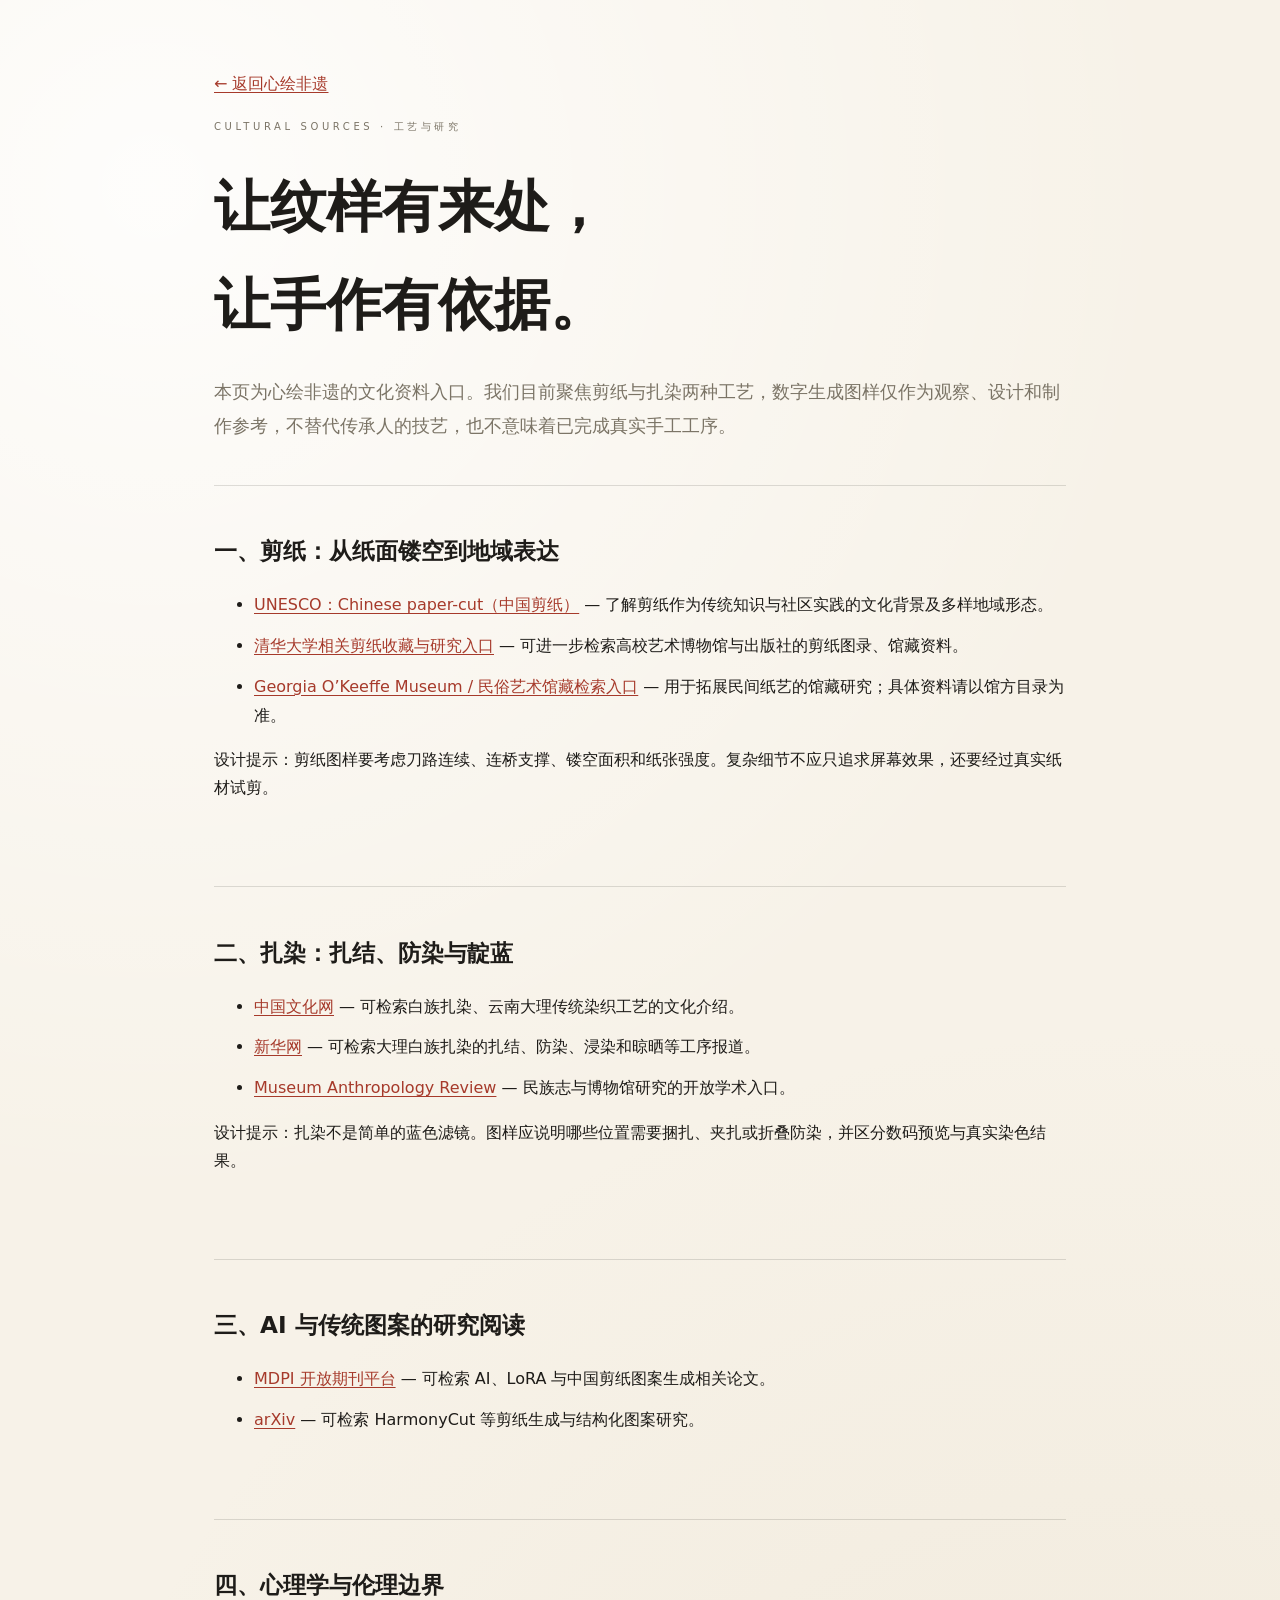
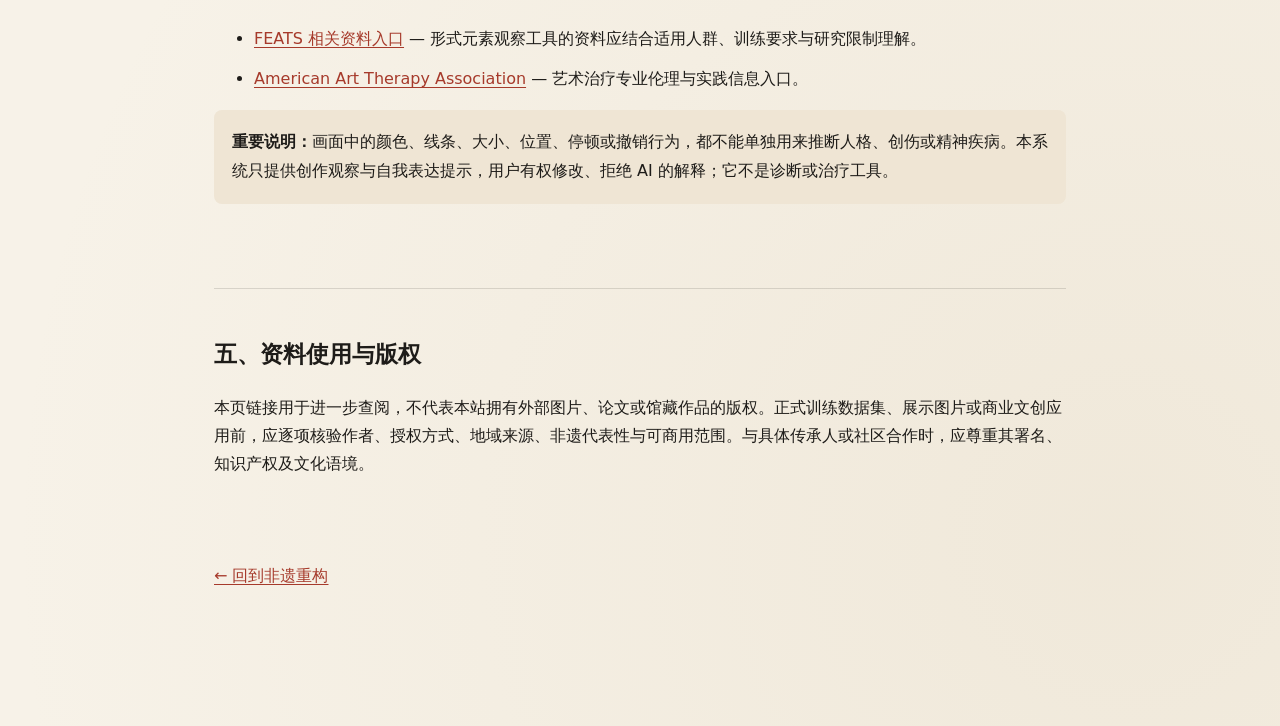
==== culture-library.html @ 444b96b0 "Add cultural craft and research source guide" ====
<!DOCTYPE html>
<html lang="zh-CN"><head><meta charset="utf-8"><meta name="viewport" content="width=device-width,initial-scale=1"><title>文化纹样与工艺溯源 · 心绘非遗</title><link rel="stylesheet" href="assets/css/style.css?v=xhf-20261106"><style>
.library{max-width:900px;margin:0 auto;padding:70px 24px 100px}.library h1{font-size:clamp(2rem,5vw,3.5rem);margin:.4em 0}.library .intro{font-size:1.1rem;line-height:1.9;color:var(--ink-mute)}.library section{margin:42px 0;padding:26px 0;border-top:1px solid var(--line)}.library h2{font-size:1.45rem}.library li{margin:12px 0;line-height:1.8}.library a{color:var(--red,#a63a2b);text-decoration:underline;text-underline-offset:3px}.library .note{padding:18px;background:var(--paper-deep);border-radius:8px;line-height:1.8}.library .back{display:inline-block;margin-bottom:20px}
</style></head><body><main class="library"><a class="back" href="index.html">← 返回心绘非遗</a><p class="kicker">CULTURAL SOURCES · 工艺与研究</p><h1>让纹样有来处，<br>让手作有依据。</h1><p class="intro">本页为心绘非遗的文化资料入口。我们目前聚焦剪纸与扎染两种工艺，数字生成图样仅作为观察、设计和制作参考，不替代传承人的技艺，也不意味着已完成真实手工工序。</p>
<section><h2>一、剪纸：从纸面镂空到地域表达</h2><ul>
<li><a href="https://ich.unesco.org/en/RL/chinese-paper-cut-00219" target="_blank" rel="noopener">UNESCO：Chinese paper-cut（中国剪纸）</a> — 了解剪纸作为传统知识与社区实践的文化背景及多样地域形态。</li>
<li><a href="https://www.tsinghua.edu.cn/" target="_blank" rel="noopener">清华大学相关剪纸收藏与研究入口</a> — 可进一步检索高校艺术博物馆与出版社的剪纸图录、馆藏资料。</li>
<li><a href="https://www.georgiaarts.org/" target="_blank" rel="noopener">Georgia O’Keeffe Museum / 民俗艺术馆藏检索入口</a> — 用于拓展民间纸艺的馆藏研究；具体资料请以馆方目录为准。</li>
</ul><p>设计提示：剪纸图样要考虑刀路连续、连桥支撑、镂空面积和纸张强度。复杂细节不应只追求屏幕效果，还要经过真实纸材试剪。</p></section>
<section><h2>二、扎染：扎结、防染与靛蓝</h2><ul>
<li><a href="https://www.chinaculture.org/" target="_blank" rel="noopener">中国文化网</a> — 可检索白族扎染、云南大理传统染织工艺的文化介绍。</li>
<li><a href="https://www.xinhuanet.com/" target="_blank" rel="noopener">新华网</a> — 可检索大理白族扎染的扎结、防染、浸染和晾晒等工序报道。</li>
<li><a href="https://www.museumanthropology.org/" target="_blank" rel="noopener">Museum Anthropology Review</a> — 民族志与博物馆研究的开放学术入口。</li>
</ul><p>设计提示：扎染不是简单的蓝色滤镜。图样应说明哪些位置需要捆扎、夹扎或折叠防染，并区分数码预览与真实染色结果。</p></section>
<section><h2>三、AI 与传统图案的研究阅读</h2><ul>
<li><a href="https://www.mdpi.com/" target="_blank" rel="noopener">MDPI 开放期刊平台</a> — 可检索 AI、LoRA 与中国剪纸图案生成相关论文。</li>
<li><a href="https://arxiv.org/" target="_blank" rel="noopener">arXiv</a> — 可检索 HarmonyCut 等剪纸生成与结构化图案研究。</li>
</ul></section>
<section><h2>四、心理学与伦理边界</h2><ul>
<li><a href="https://www.feats.org/" target="_blank" rel="noopener">FEATS 相关资料入口</a> — 形式元素观察工具的资料应结合适用人群、训练要求与研究限制理解。</li>
<li><a href="https://www.arttherapy.org/" target="_blank" rel="noopener">American Art Therapy Association</a> — 艺术治疗专业伦理与实践信息入口。</li>
</ul><p class="note"><strong>重要说明：</strong>画面中的颜色、线条、大小、位置、停顿或撤销行为，都不能单独用来推断人格、创伤或精神疾病。本系统只提供创作观察与自我表达提示，用户有权修改、拒绝 AI 的解释；它不是诊断或治疗工具。</p></section>
<section><h2>五、资料使用与版权</h2><p>本页链接用于进一步查阅，不代表本站拥有外部图片、论文或馆藏作品的版权。正式训练数据集、展示图片或商业文创应用前，应逐项核验作者、授权方式、地域来源、非遗代表性与可商用范围。与具体传承人或社区合作时，应尊重其署名、知识产权及文化语境。</p></section>
<p><a class="back" href="index.html#step3">← 回到非遗重构</a></p></main></body></html>
---- assets/css/style.css ----
/* =========================================================
   心绘非遗 · XINHUI FEIYI
   Editorial / rice-paper / ink aesthetic
   ========================================================= */

*,
*::before,
*::after { box-sizing: border-box; }

[hidden] { display: none !important; }

:root {
  --paper: #f7f2e8;
  --paper-light: #fcf9f2;
  --paper-deep: #efe5d4;
  --paper-warm: #f2e8d8;
  --ink: #1e1c19;
  --ink-soft: #49453e;
  --ink-mute: #7b7466;
  --line: rgba(30, 28, 25, 0.14);
  --line-strong: rgba(30, 28, 25, 0.28);
  --red: #a63a2b;
  --red-deep: #85271d;
  --red-soft: #c46753;
  --indigo: #2b4a6b;
  --indigo-deep: #1d3550;
  --jade: #607a63;
  --gold: #a98a55;
  --serif: "Songti SC", "STSong", "Noto Serif SC", "Source Han Serif SC", "SimSun", serif;
  --sans: "PingFang SC", "HarmonyOS Sans SC", "Hiragino Sans GB", "Microsoft YaHei", system-ui, -apple-system, sans-serif;
  --ease: cubic-bezier(0.22, 0.61, 0.36, 1);
  --shadow: 0 24px 70px -30px rgba(40, 32, 22, 0.42);
  --maxw: 1240px;
}

html { scroll-behavior: smooth; }

body {
  margin: 0;
  font-family: var(--sans);
  color: var(--ink);
  background-color: var(--paper);
  background-image:
    radial-gradient(circle at 12% 8%, rgba(255, 255, 255, 0.85), transparent 42%),
    radial-gradient(circle at 88% 92%, rgba(214, 198, 167, 0.22), transparent 46%);
  line-height: 1.75;
  -webkit-font-smoothing: antialiased;
  text-rendering: optimizeLegibility;
  overflow-x: hidden;
}

body.no-scroll { overflow: hidden; }

::selection { background: rgba(166, 58, 43, 0.18); color: var(--red-deep); }

button { font-family: inherit; }
a { color: inherit; }

.grain {
  position: fixed;
  inset: 0;
  z-index: 999;
  pointer-events: none;
  opacity: 0.05;
  mix-blend-mode: multiply;
  background-image: url("data:image/svg+xml,%3Csvg xmlns='http://www.w3.org/2000/svg' width='260' height='260'%3E%3Cfilter id='n'%3E%3CfeTurbulence type='fractalNoise' baseFrequency='0.82' numOctaves='4' stitchTiles='stitch'/%3E%3CfeColorMatrix type='saturate' values='0'/%3E%3C/filter%3E%3Crect width='260' height='260' filter='url(%23n)'/%3E%3C/svg%3E");
}

.wrap {
  width: 100%;
  max-width: var(--maxw);
  margin: 0 auto;
  padding: 0 40px;
}

/* =========================================================
   HEADER
   ========================================================= */

.site-header {
  position: fixed;
  top: 0;
  left: 0;
  right: 0;
  z-index: 120;
  background: rgba(247, 242, 232, 0.84);
  backdrop-filter: blur(16px) saturate(1.1);
  -webkit-backdrop-filter: blur(16px) saturate(1.1);
  border-bottom: 1px solid transparent;
  transition: border-color 0.4s var(--ease), background 0.4s var(--ease);
}
.site-header.scrolled { border-bottom-color: var(--line); }

.header-inner {
  display: flex;
  align-items: center;
  justify-content: space-between;
  height: 76px;
  gap: 24px;
}

.brand {
  display: flex;
  align-items: center;
  gap: 13px;
  text-decoration: none;
  flex-shrink: 0;
}

.seal {
  display: inline-grid;
  place-items: center;
  width: 42px;
  height: 42px;
  background: var(--red);
  color: var(--paper-light);
  font-family: var(--serif);
  font-size: 15px;
  letter-spacing: 0.04em;
  line-height: 1.05;
  text-align: center;
  border-radius: 3px;
  box-shadow: inset 0 0 0 1px rgba(255, 255, 255, 0.28);
  transform: rotate(-2deg);
  writing-mode: horizontal-tb;
  word-break: break-all;
  padding: 3px;
}
.seal.small { width: 34px; height: 34px; font-size: 12px; }

.brand-text { display: flex; flex-direction: column; line-height: 1.2; }
.brand-text strong {
  font-family: var(--serif);
  font-size: 20px;
  letter-spacing: 0.16em;
  font-weight: 600;
}
.brand-text em {
  font-style: normal;
  font-size: 8.5px;
  letter-spacing: 0.3em;
  color: var(--ink-mute);
  margin-top: 4px;
}

.site-nav { display: flex; align-items: center; gap: 34px; }
.site-nav a {
  position: relative;
  font-size: 13px;
  letter-spacing: 0.12em;
  text-decoration: none;
  color: var(--ink-soft);
  padding: 6px 0;
  transition: color 0.25s;
}
.site-nav a::after {
  content: "";
  position: absolute;
  left: 0;
  bottom: 0;
  width: 0;
  height: 1px;
  background: var(--red);
  transition: width 0.35s var(--ease);
}
.site-nav a:hover { color: var(--red); }
.site-nav a:hover::after { width: 100%; }

.header-actions { display: flex; align-items: center; gap: 14px; }

.icon-btn {
  display: inline-grid;
  place-items: center;
  width: 38px;
  height: 38px;
  border: 1px solid var(--line);
  border-radius: 50%;
  background: transparent;
  color: var(--ink-soft);
  cursor: pointer;
  transition: all 0.25s var(--ease);
}
.icon-btn:hover { border-color: var(--red); color: var(--red); transform: rotate(18deg); }
.icon-btn.light { border-color: rgba(255,255,255,.4); color: #f4eee2; }

.scroll-progress {
  position: absolute;
  left: 0;
  right: 0;
  bottom: -1px;
  height: 1px;
  background: transparent;
}
.scroll-progress i {
  display: block;
  height: 100%;
  width: 0%;
  background: linear-gradient(90deg, var(--red), var(--gold));
  transition: width 0.12s linear;
}

/* =========================================================
   BUTTONS
   ========================================================= */

.btn {
  position: relative;
  display: inline-flex;
  align-items: center;
  justify-content: center;
  gap: 12px;
  padding: 15px 28px;
  border: 1px solid transparent;
  border-radius: 2px;
  background: transparent;
  color: var(--ink);
  font-size: 14px;
  letter-spacing: 0.1em;
  text-decoration: none;
  cursor: pointer;
  overflow: hidden;
  transition: all 0.35s var(--ease);
}
.btn i { font-style: normal; transition: transform 0.35s var(--ease); }
.btn:hover i { transform: translateX(4px); }

.btn-primary {
  background: var(--ink);
  color: var(--paper-light);
  box-shadow: 0 14px 30px -18px rgba(30, 28, 25, 0.9);
}
.btn-primary::before {
  content: "";
  position: absolute;
  inset: 0;
  background: var(--red-deep);
  transform: translateY(101%);
  transition: transform 0.42s var(--ease);
}
.btn-primary > * { position: relative; z-index: 1; }
.btn-primary:hover::before { transform: translateY(0); }
.btn-primary:hover { border-color: var(--red-deep); }

.btn-ghost { border-color: var(--line-strong); color: var(--ink-soft); }
.btn-ghost:hover { border-color: var(--ink); background: rgba(30, 28, 25, 0.04); }
.btn-ghost.light { border-color: rgba(244, 238, 226, 0.32); color: rgba(244, 238, 226, 0.86); }
.btn-ghost.light:hover { border-color: rgba(244, 238, 226, 0.8); background: rgba(244, 238, 226, 0.08); }
.btn-ghost.ghost-light { border-color: rgba(255,255,255,.3); color: rgba(255,255,255,.9); background: transparent; }

.btn-small { padding: 10px 18px; font-size: 12px; }
.btn-wide { width: 100%; padding: 18px 24px; }

.link-btn {
  background: none;
  border: 0;
  padding: 0;
  color: var(--red);
  font-size: 13px;
  letter-spacing: 0.04em;
  text-align: left;
  cursor: pointer;
  border-bottom: 1px solid rgba(166, 58, 43, 0.3);
  transition: border-color 0.25s, color 0.25s;
}
.link-btn:hover { border-color: var(--red); color: var(--red-deep); }

/* =========================================================
   HERO
   ========================================================= */

.hero {
  position: relative;
  min-height: 100svh;
  display: flex;
  align-items: center;
  padding: 120px 0 90px;
  overflow: hidden;
}

.hero-art { position: absolute; inset: 0; pointer-events: none; }

.hero-sun {
  position: absolute;
  top: 12%;
  right: 10%;
  width: clamp(180px, 26vw, 380px);
  aspect-ratio: 1;
  border-radius: 50%;
  background: radial-gradient(circle at 42% 40%, rgba(199, 107, 78, 0.34), rgba(199, 107, 78, 0.13) 52%, transparent 70%);
  filter: blur(2px);
  animation: sunRise 2.4s var(--ease) both;
}

.mountains {
  position: absolute;
  left: 0;
  right: 0;
  bottom: -2px;
  width: 100%;
  height: 78%;
  opacity: 0.95;
  animation: mountainIn 2.6s var(--ease) both;
}

.mist {
  position: absolute;
  height: 200px;
  width: 72%;
  background: linear-gradient(90deg, transparent, rgba(247, 242, 232, 0.9) 22%, rgba(247, 242, 232, 0.92) 52%, transparent);
  filter: blur(22px);
  animation: mistDrift 26s ease-in-out infinite alternate;
}
.mist-1 { left: -20%; bottom: 24%; }
.mist-2 { right: -24%; bottom: 38%; animation-delay: -9s; opacity: 0.75; }

.hero-inner {
  position: relative;
  z-index: 2;
  display: grid;
  grid-template-columns: minmax(0, 1fr) auto;
  gap: 60px;
  align-items: center;
}

.hero-copy { max-width: 780px; }

.eyebrow {
  display: flex;
  align-items: center;
  gap: 14px;
  margin: 0 0 26px;
  font-size: 12px;
  letter-spacing: 0.26em;
  color: var(--ink-soft);
  animation: riseIn 1s 0.15s var(--ease) both;
}
.eyebrow-line { display: block; width: 48px; height: 1px; background: var(--red); }

.hero h1 {
  margin: 0 0 26px;
  font-family: var(--serif);
  font-size: clamp(4.6rem, 11.5vw, 10rem);
  font-weight: 600;
  line-height: 0.98;
  letter-spacing: 0.06em;
  animation: riseIn 1.2s 0.25s var(--ease) both;
}
.hero h1 .red { color: var(--red); position: relative; }
.hero h1 .red::after {
  content: "";
  position: absolute;
  left: 0.1em;
  right: -0.12em;
  top: 0.1em;
  bottom: 0.12em;
  border: 1px solid rgba(166, 58, 43, 0.24);
  pointer-events: none;
}

.hero-sub {
  margin: 0 0 20px;
  font-family: var(--serif);
  font-size: clamp(1.25rem, 2.2vw, 1.7rem);
  letter-spacing: 0.14em;
  color: var(--ink-soft);
  animation: riseIn 1.1s 0.4s var(--ease) both;
}

.hero-desc {
  max-width: 560px;
  margin: 0 0 38px;
  font-size: 15px;
  line-height: 2;
  color: var(--ink-mute);
  animation: riseIn 1.1s 0.5s var(--ease) both;
}

.hero-cta {
  display: flex;
  flex-wrap: wrap;
  gap: 14px;
  animation: riseIn 1.1s 0.6s var(--ease) both;
}

.hero-meta {
  display: flex;
  gap: 46px;
  margin: 52px 0 0;
  padding: 0;
  list-style: none;
  animation: riseIn 1.1s 0.72s var(--ease) both;
}
.hero-meta li { display: flex; flex-direction: column; gap: 2px; }
.hero-meta strong {
  font-family: var(--serif);
  font-size: 34px;
  font-weight: 400;
  line-height: 1;
  color: var(--red);
}
.hero-meta span { font-size: 11px; letter-spacing: 0.18em; color: var(--ink-mute); }

.hero-poem {
  position: relative;
  writing-mode: vertical-rl;
  text-orientation: upright;
  font-family: var(--serif);
  font-size: 15px;
  letter-spacing: 0.42em;
  line-height: 2.2;
  color: var(--ink-soft);
  padding-left: 34px;
  border-left: 1px solid var(--line);
  animation: fadeIn 1.6s 1s var(--ease) both;
}
.hero-poem p { margin: 0; }
.poem-seal {
  position: absolute;
  bottom: -74px;
  left: 50%;
  transform: translateX(-50%);
  writing-mode: horizontal-tb;
  display: inline-grid;
  place-items: center;
  width: 40px;
  height: 40px;
  border: 1px solid var(--red);
  color: var(--red);
  font-size: 12px;
  letter-spacing: 0.1em;
  border-radius: 2px;
}

.hero-scroll {
  position: absolute;
  left: 50%;
  bottom: 26px;
  transform: translateX(-50%);
  display: flex;
  align-items: center;
  gap: 12px;
  font-size: 10px;
  letter-spacing: 0.3em;
  color: var(--ink-mute);
  z-index: 3;
}
.hero-scroll span {
  width: 1px;
  height: 36px;
  background: linear-gradient(var(--ink-mute), transparent);
  animation: scrollPulse 2.4s infinite;
}

/* =========================================================
   FLOW
   ========================================================= */

.flow { padding: 120px 0; border-top: 1px solid var(--line); position: relative; }
.flow::before {
  content: "";
  position: absolute;
  top: 0; left: 0; right: 0; height: 46%;
  background: linear-gradient(180deg, rgba(239, 229, 212, 0.46), transparent);
  pointer-events: none;
}

.section-head {
  display: grid;
  grid-template-columns: 72px minmax(0, 1fr);
  gap: 28px;
  align-items: start;
  margin-bottom: 62px;
}
.chapter-mark {
  display: inline-grid;
  place-items: center;
  width: 48px;
  height: 48px;
  margin-top: 6px;
  border: 1px solid var(--red);
  color: var(--red);
  font-family: var(--serif);
  font-size: 19px;
  line-height: 1;
  border-radius: 2px;
  background: rgba(166, 58, 43, 0.035);
}

.kicker {
  margin: 0 0 14px;
  font-family: var(--sans);
  font-size: 10px;
  letter-spacing: 0.36em;
  text-transform: uppercase;
  color: var(--ink-mute);
}
.kicker.red { color: var(--red); }

.section-head h2 {
  margin: 0 0 18px;
  font-family: var(--serif);
  font-size: clamp(2rem, 4vw, 3.35rem);
  font-weight: 600;
  line-height: 1.28;
  letter-spacing: 0.04em;
}
.lead {
  max-width: 760px;
  margin: 0;
  font-size: 15px;
  line-height: 2;
  color: var(--ink-mute);
}

.flow-grid {
  display: grid;
  grid-template-columns: repeat(4, 1fr);
  gap: 0;
  border-top: 1px solid var(--line);
  border-bottom: 1px solid var(--line);
}
.flow-card {
  position: relative;
  padding: 40px 30px 46px;
  border-right: 1px solid var(--line);
  transition: background 0.4s var(--ease), transform 0.4s var(--ease);
}
.flow-card:last-child { border-right: 0; }
.flow-card:hover { background: rgba(252, 249, 242, 0.75); transform: translateY(-6px); }
.flow-no {
  display: block;
  font-family: var(--serif);
  font-size: 15px;
  color: var(--red);
  letter-spacing: 0.1em;
  margin-bottom: 26px;
}
.flow-card h3 {
  margin: 0 0 14px;
  font-family: var(--serif);
  font-size: 23px;
  font-weight: 600;
  letter-spacing: 0.06em;
}
.flow-card p {
  margin: 0;
  font-size: 13px;
  line-height: 1.95;
  color: var(--ink-mute);
}
.flow-en {
  position: absolute;
  right: 26px;
  bottom: 22px;
  font-size: 9px;
  letter-spacing: 0.3em;
  color: rgba(30, 28, 25, 0.22);
}

/* =========================================================
   CHAPTER / STEP 1
   ========================================================= */

.chapter { position: relative; padding: 120px 0; border-top: 1px solid var(--line); }

.studio {
  display: grid;
  grid-template-columns: minmax(0, 1.62fr) minmax(300px, 0.72fr);
  gap: 44px;
  align-items: start;
}

.canvas-frame {
  background: var(--paper-light);
  border: 1px solid var(--line);
  box-shadow: var(--shadow);
  border-radius: 3px;
  overflow: hidden;
}
.canvas-head {
  display: flex;
  align-items: center;
  justify-content: space-between;
  padding: 13px 20px;
  font-size: 10px;
  letter-spacing: 0.22em;
  color: var(--ink-mute);
  border-bottom: 1px solid var(--line);
  background: rgba(239, 229, 212, 0.34);
}
.live-dot { display: inline-flex; align-items: center; gap: 8px; }
.live-dot i {
  width: 5px; height: 5px; border-radius: 50%;
  background: var(--red);
  box-shadow: 0 0 0 4px rgba(166, 58, 43, 0.1);
  animation: livePulse 2s infinite;
}

.canvas-wrap {
  position: relative;
  aspect-ratio: 3 / 2;
  background-color: #fbf7ec;
  background-image:
    radial-gradient(circle at 28% 18%, rgba(255, 255, 255, 0.8), transparent 52%),
    radial-gradient(circle at 78% 88%, rgba(219, 205, 178, 0.3), transparent 55%);
  cursor: crosshair;
  touch-action: none;
  overflow: hidden;
}
.canvas-wrap::after {
  content: "";
  position: absolute;
  inset: 0;
  pointer-events: none;
  opacity: 0.05;
  background-image: url("data:image/svg+xml,%3Csvg xmlns='http://www.w3.org/2000/svg' width='220' height='220'%3E%3Cfilter id='n'%3E%3CfeTurbulence type='fractalNoise' baseFrequency='0.9' numOctaves='3'/%3E%3C/filter%3E%3Crect width='220' height='220' filter='url(%23n)'/%3E%3C/svg%3E");
  mix-blend-mode: multiply;
}
#paintCanvas { position: absolute; inset: 0; width: 100%; height: 100%; display: block; }

.canvas-empty {
  position: absolute;
  inset: 0;
  display: flex;
  flex-direction: column;
  align-items: center;
  justify-content: center;
  gap: 10px;
  pointer-events: none;
  transition: opacity 0.5s var(--ease);
  color: var(--ink-mute);
}
.canvas-empty.hide { opacity: 0; }
.canvas-empty strong {
  font-family: var(--serif);
  font-size: 20px;
  font-weight: 500;
  letter-spacing: 0.3em;
  color: rgba(30, 28, 25, 0.45);
}
.canvas-empty small { font-size: 10px; letter-spacing: 0.18em; color: rgba(30, 28, 25, 0.32); }
.empty-ring {
  width: 66px;
  height: 66px;
  border: 1px solid rgba(166, 58, 43, 0.28);
  border-radius: 50%;
  position: relative;
  margin-bottom: 6px;
}
.empty-ring::before,
.empty-ring::after {
  content: "";
  position: absolute;
  background: rgba(166, 58, 43, 0.3);
}
.empty-ring::before { left: 50%; top: -8px; width: 1px; height: 82px; }
.empty-ring::after { top: 50%; left: -8px; height: 1px; width: 82px; }

/* AI 实时陪伴气泡 */
.companion {
  position: absolute;
  left: 18px;
  bottom: 18px;
  z-index: 3;
  display: flex;
  align-items: flex-start;
  gap: 10px;
  max-width: min(340px, calc(100% - 36px));
  padding: 13px 15px 11px;
  background: rgba(252, 249, 242, 0.94);
  border: 1px solid var(--line-strong);
  border-left: 2px solid var(--red);
  border-radius: 2px;
  box-shadow: 0 18px 40px -22px rgba(60, 45, 28, 0.45);
  backdrop-filter: blur(6px);
  animation: fadeUp 0.55s var(--ease);
  pointer-events: none;
}
.companion[hidden] { display: none; }
.companion-dot {
  flex: none;
  width: 6px;
  height: 6px;
  margin-top: 6px;
  border-radius: 50%;
  background: var(--red);
  box-shadow: 0 0 0 4px rgba(166, 58, 43, 0.12);
  animation: livePulse 2.4s infinite;
}
.companion-body { min-width: 0; }
.companion-body p {
  margin: 0 0 9px;
  font-size: 12.5px;
  line-height: 1.8;
  color: var(--ink-soft);
  letter-spacing: 0.02em;
}
.companion-actions { display: flex; align-items: center; gap: 14px; pointer-events: auto; }
.companion-actions button {
  padding: 4px 6px;
  margin: -4px -6px;
  background: none;
  border: 0;
  font-size: 9.5px;
  letter-spacing: 0.1em;
  color: var(--red);
  cursor: pointer;
  transition: opacity 0.25s;
}
.companion-actions button:hover { opacity: 0.65; }
#companionClose { margin-left: auto; color: var(--ink-mute); font-size: 12px; line-height: 1; }

.scan-layer {
  position: absolute;
  inset: 0;
  overflow: hidden;
  opacity: 0;
  pointer-events: none;
  background: linear-gradient(180deg, transparent, rgba(166, 58, 43, 0.05), transparent);
  transition: opacity 0.35s;
}
.scan-layer.on { opacity: 1; }
.scan-layer i {
  position: absolute;
  left: 0; right: 0; top: -6px;
  height: 3px;
  background: linear-gradient(90deg, transparent, rgba(166, 58, 43, 0.8), transparent);
  box-shadow: 0 0 28px 8px rgba(166, 58, 43, 0.18);
  animation: scan 2.3s cubic-bezier(0.5, 0, 0.5, 1) infinite;
}

.toolbar {
  display: flex;
  flex-wrap: wrap;
  align-items: center;
  gap: 18px 22px;
  padding: 16px 18px;
  border-top: 1px solid var(--line);
  background: var(--paper-light);
}
.tool-group { display: flex; align-items: center; gap: 7px; }
.tool-group.tools { padding-right: 20px; border-right: 1px solid var(--line); }
.tool-group.history { margin-left: auto; }

.tool, .tool-group.history button {
  padding: 8px 13px;
  font-size: 11px;
  letter-spacing: 0.08em;
  color: var(--ink-soft);
  background: transparent;
  border: 1px solid transparent;
  border-radius: 2px;
  cursor: pointer;
  transition: all 0.22s var(--ease);
}
.tool:hover, .tool-group.history button:hover:not(:disabled) { background: rgba(30, 28, 25, 0.05); }
.tool.active { background: var(--ink); color: var(--paper-light); }
.tool-group.history button { border-color: var(--line); }
.tool-group.history button:disabled { opacity: 0.34; cursor: not-allowed; }

.colors { gap: 6px; }
.color-swatch {
  width: 24px;
  height: 24px;
  border-radius: 50%;
  border: 1px solid rgba(30, 28, 25, 0.18);
  cursor: pointer;
  padding: 0;
  position: relative;
  transition: transform 0.2s var(--ease), box-shadow 0.2s;
}
.color-swatch:hover { transform: scale(1.12); }
.color-swatch.active { box-shadow: 0 0 0 2px var(--paper-light), 0 0 0 3px var(--ink); transform: scale(1.08); }

.size-group { gap: 9px; font-size: 10px; letter-spacing: 0.12em; color: var(--ink-mute); }
.size-group input[type="range"] {
  width: 86px;
  accent-color: var(--red);
  cursor: pointer;
}
#sizeLabel { min-width: 16px; color: var(--ink-soft); font-variant-numeric: tabular-nums; }

.studio-side { display: flex; flex-direction: column; gap: 20px; }

.prompt-card {
  padding: 30px 28px;
  border: 1px solid var(--line);
  background: linear-gradient(160deg, rgba(252, 249, 242, 0.95), rgba(242, 232, 216, 0.6));
  position: relative;
}
.prompt-card::before {
  content: "";
  position: absolute;
  top: 10px; left: 10px; right: 10px; bottom: 10px;
  border: 1px solid rgba(166, 58, 43, 0.12);
  pointer-events: none;
}
.prompt-card h3 {
  margin: 0 0 16px;
  font-family: var(--serif);
  font-size: clamp(1.5rem, 2.2vw, 1.95rem);
  font-weight: 600;
  line-height: 1.45;
  letter-spacing: 0.04em;
}
.prompt-card p { margin: 0 0 22px; font-size: 13px; line-height: 1.95; color: var(--ink-mute); }

.hint-chips { display: flex; flex-wrap: wrap; gap: 8px; }
.hint-chips button {
  padding: 6px 12px;
  font-size: 11px;
  letter-spacing: 0.06em;
  color: var(--ink-soft);
  background: rgba(252, 249, 242, 0.7);
  border: 1px solid var(--line);
  border-radius: 40px;
  cursor: pointer;
  transition: all 0.22s var(--ease);
}
.hint-chips button:hover { border-color: var(--red); color: var(--red); background: rgba(166, 58, 43, 0.04); }

.text-card {
  padding: 22px 24px;
  border: 1px solid var(--line);
  background: rgba(252, 249, 242, 0.7);
}
.text-card label {
  display: block;
  margin-bottom: 10px;
  font-size: 12px;
  letter-spacing: 0.06em;
  color: var(--ink-soft);
}
.text-card textarea {
  width: 100%;
  min-height: 92px;
  resize: vertical;
  padding: 12px 14px;
  border: 1px solid var(--line);
  border-radius: 2px;
  background: rgba(255, 255, 255, 0.55);
  font-family: var(--sans);
  font-size: 13px;
  line-height: 1.8;
  color: var(--ink);
  outline: none;
  transition: border-color 0.25s;
}
.text-card textarea:focus { border-color: var(--red); }
.text-card textarea::placeholder { color: rgba(30, 28, 25, 0.28); }
.text-meta {
  display: flex;
  justify-content: space-between;
  gap: 12px;
  margin-top: 8px;
  font-size: 10px;
  color: var(--ink-mute);
  letter-spacing: 0.04em;
}

.privacy-note {
  margin: 0;
  font-size: 10px;
  line-height: 1.7;
  color: var(--ink-mute);
  letter-spacing: 0.03em;
  padding: 0 4px;
}

/* =========================================================
   STEP 2 · DARK
   ========================================================= */

.chapter-dark {
  background: #191815;
  color: #efe8da;
  border-top-color: rgba(255, 255, 255, 0.06);
  background-image:
    radial-gradient(circle at 18% 12%, rgba(166, 58, 43, 0.14), transparent 38%),
    radial-gradient(circle at 86% 78%, rgba(43, 74, 107, 0.22), transparent 42%);
}
.chapter-dark .chapter-mark { border-color: rgba(239, 232, 218, 0.4); color: #d8b48a; background: rgba(216, 180, 138, 0.05); }
.chapter-dark .kicker { color: rgba(239, 232, 218, 0.45); }
.chapter-dark .section-head h2 { color: #f4eee2; }
.chapter-dark .lead { color: rgba(239, 232, 218, 0.6); }
.chapter-dark .section-head.light .kicker { color: rgba(216, 180, 138, 0.7); }

.analysis-shell { position: relative; min-height: 520px; }

.analysis-idle {
  min-height: 460px;
  display: flex;
  flex-direction: column;
  align-items: center;
  justify-content: center;
  gap: 10px;
  text-align: center;
  border: 1px dashed rgba(255, 255, 255, 0.14);
  background: rgba(255, 255, 255, 0.015);
  padding: 50px 24px;
}
.idle-mark {
  display: grid;
  place-items: center;
  width: 74px;
  height: 74px;
  margin-bottom: 12px;
  border: 1px solid rgba(216, 180, 138, 0.4);
  border-radius: 50%;
  font-family: var(--serif);
  font-size: 28px;
  color: #d8b48a;
}
.analysis-idle h3 {
  margin: 0;
  font-family: var(--serif);
  font-size: 24px;
  font-weight: 500;
  letter-spacing: 0.14em;
  color: #f0e9dc;
}
.analysis-idle p {
  max-width: 420px;
  margin: 0 0 18px;
  font-size: 12px;
  line-height: 1.95;
  color: rgba(239, 232, 218, 0.5);
}
.analysis-idle .btn { margin-top: 4px; }

.analysis-loading {
  display: flex;
  flex-direction: column;
  align-items: center;
  justify-content: center;
  min-height: 520px;
  padding: 50px 20px;
  text-align: center;
  transition: opacity 0.5s, transform 0.5s;
}
.analysis-loading.done { opacity: 0; transform: translateY(-14px); pointer-events: none; }

.ink-orb {
  position: relative;
  width: 128px;
  height: 128px;
  margin-bottom: 38px;
  display: grid;
  place-items: center;
}
.ink-orb span {
  width: 8px; height: 8px; border-radius: 50%;
  background: #d8b48a;
  animation: orbPulse 1.6s infinite;
}
.ink-orb i {
  position: absolute;
  inset: 0;
  border: 1px solid rgba(216, 180, 138, 0.24);
  border-radius: 50%;
  animation: orbRing 3.2s infinite var(--ease);
}
.ink-orb i:nth-child(2) { animation-delay: 1.06s; }
.ink-orb i:nth-child(3) { animation-delay: 2.12s; }

.loading-title {
  margin: 0 0 26px;
  font-family: var(--serif);
  font-size: 27px;
  letter-spacing: 0.14em;
  color: #f4eee2;
}
.loading-steps {
  list-style: none;
  margin: 0 0 24px;
  padding: 0;
  display: flex;
  flex-direction: column;
  gap: 12px;
  text-align: left;
}
.loading-steps li {
  display: flex;
  align-items: center;
  gap: 13px;
  font-size: 12px;
  letter-spacing: 0.06em;
  color: rgba(239, 232, 218, 0.38);
  transition: color 0.4s;
}
.loading-steps li span {
  width: 16px;
  height: 16px;
  border: 1px solid rgba(239, 232, 218, 0.24);
  border-radius: 50%;
  position: relative;
  flex-shrink: 0;
  transition: all 0.4s;
}
.loading-steps li.active { color: rgba(244, 238, 226, 0.88); }
.loading-steps li.active span { border-color: #d8b48a; }
.loading-steps li.active span::after {
  content: "";
  position: absolute;
  inset: 4px;
  border-radius: 50%;
  background: #d8b48a;
  animation: orbPulse 1.2s infinite;
}
.loading-steps li.done { color: rgba(239, 232, 218, 0.58); }
.loading-steps li.done span { border-color: rgba(216, 180, 138, 0.7); background: rgba(216, 180, 138, 0.14); }
.loading-steps li.done span::after {
  content: "";
  position: absolute;
  left: 4px; top: 3px;
  width: 6px; height: 3px;
  border-left: 1px solid #d8b48a;
  border-bottom: 1px solid #d8b48a;
  transform: rotate(-45deg);
}
.loading-note { margin: 0; font-size: 10px; letter-spacing: 0.08em; color: rgba(239, 232, 218, 0.34); }

.analysis-result { animation: fadeUp 0.8s var(--ease) both; }

.analysis-top {
  display: grid;
  grid-template-columns: 380px minmax(0, 1fr);
  gap: 46px;
  align-items: center;
  padding-bottom: 48px;
  border-bottom: 1px solid rgba(255, 255, 255, 0.08);
}

.radar-card {
  padding: 20px;
  border: 1px solid rgba(255, 255, 255, 0.1);
  background: rgba(255, 255, 255, 0.025);
  border-radius: 3px;
}
.radar-wrap { width: 100%; aspect-ratio: 1; }
.radar-wrap svg { width: 100%; height: 100%; overflow: visible; }
.radar-caption {
  margin: 8px 0 0;
  text-align: center;
  font-size: 9px;
  letter-spacing: 0.3em;
  color: rgba(239, 232, 218, 0.34);
}

.badge-row { display: flex; flex-wrap: wrap; gap: 8px; margin-bottom: 18px; }
.badge {
  display: inline-flex;
  align-items: center;
  padding: 5px 11px;
  font-size: 9.5px;
  letter-spacing: 0.1em;
  border: 1px solid rgba(216, 180, 138, 0.4);
  color: #d8b48a;
  border-radius: 30px;
}
.badge.ghost { border-color: rgba(255, 255, 255, 0.14); color: rgba(239, 232, 218, 0.5); }

.analysis-summary h3 {
  margin: 0 0 18px;
  font-family: var(--serif);
  font-size: clamp(2rem, 3.4vw, 2.9rem);
  font-weight: 600;
  letter-spacing: 0.08em;
  color: #f4eee2;
}
.summary-text {
  margin: 0 0 22px;
  font-size: 14px;
  line-height: 2.1;
  color: rgba(239, 232, 218, 0.66);
}

.tags { display: flex; flex-wrap: wrap; gap: 8px; margin-bottom: 20px; }
.tags span {
  padding: 5px 11px;
  font-size: 10px;
  letter-spacing: 0.1em;
  color: rgba(239, 232, 218, 0.68);
  border: 1px solid rgba(255, 255, 255, 0.14);
  border-radius: 2px;
}

.palette-strip { display: flex; gap: 0; height: 22px; margin-bottom: 18px; }
.palette-strip i { display: block; height: 100%; flex: 1; }
.palette-strip i:first-child { border-radius: 2px 0 0 2px; }
.palette-strip i:last-child { border-radius: 0 2px 2px 0; }

.micro { margin: 0; font-size: 10px; line-height: 1.8; color: rgba(239, 232, 218, 0.36); letter-spacing: 0.03em; }

.dimension-grid {
  display: grid;
  grid-template-columns: repeat(3, 1fr);
  gap: 16px;
  padding: 46px 0;
  border-bottom: 1px solid rgba(255, 255, 255, 0.08);
}
.dim-card {
  padding: 20px 20px 18px;
  border: 1px solid rgba(255, 255, 255, 0.08);
  background: rgba(255, 255, 255, 0.02);
  transition: border-color 0.3s, background 0.3s;
}
.dim-card:hover { border-color: rgba(216, 180, 138, 0.3); background: rgba(255, 255, 255, 0.035); }
.dim-head { display: flex; align-items: baseline; justify-content: space-between; gap: 10px; margin-bottom: 12px; }
.dim-head span { font-size: 11px; letter-spacing: 0.12em; color: rgba(239, 232, 218, 0.62); }
.dim-head b { font-family: var(--serif); font-size: 26px; font-weight: 400; color: #d8b48a; }
.dim-bar { height: 2px; background: rgba(255, 255, 255, 0.1); margin-bottom: 12px; overflow: hidden; }
.dim-bar i { display: block; height: 100%; width: 0; background: linear-gradient(90deg, #a63a2b, #d8b48a); transition: width 1.1s var(--ease); }
.dim-card p { margin: 0; font-size: 11px; line-height: 1.8; color: rgba(239, 232, 218, 0.44); }

.insight-grid {
  display: grid;
  grid-template-columns: repeat(2, 1fr);
  gap: 16px;
  padding: 0 0 44px;
}
.insight-card {
  padding: 22px 22px 20px;
  border: 1px solid rgba(255, 255, 255, 0.09);
  background: rgba(255, 255, 255, 0.025);
}
.insight-card .lang-no {
  position: static;
  display: block;
  margin-bottom: 10px;
  padding: 0;
  background: none;
}
.insight-card h4 {
  margin: 0 0 12px;
  font-family: var(--serif);
  font-size: 17px;
  font-weight: 500;
  letter-spacing: 0.06em;
  color: #f0e9dc;
}
.insight-card > p { margin: 0 0 12px; font-size: 12.5px; line-height: 2; color: rgba(239, 232, 218, 0.6); }
.insight-card .micro { margin-top: 12px; }

.process-chips { display: flex; flex-wrap: wrap; gap: 7px; }
.process-chips span {
  padding: 4px 10px;
  font-size: 9.5px;
  letter-spacing: 0.08em;
  color: rgba(216, 180, 138, 0.85);
  border: 1px solid rgba(216, 180, 138, 0.26);
  border-radius: 30px;
}

.prescription { border-color: rgba(216, 180, 138, 0.22); background: rgba(216, 180, 138, 0.045); }
.prescription h4 { color: #e9d9c4; }
.prescription h4 span { color: #d8b48a; }
.regulation-steps {
  margin: 0 0 14px;
  padding: 0 0 0 2px;
  list-style: none;
  counter-reset: rx;
}
.regulation-steps li {
  position: relative;
  counter-increment: rx;
  padding: 0 0 10px 26px;
  font-size: 12px;
  line-height: 1.95;
  color: rgba(239, 232, 218, 0.62);
}
.regulation-steps li::before {
  content: counter(rx);
  position: absolute;
  left: 0;
  top: 2px;
  width: 16px;
  height: 16px;
  font-size: 8.5px;
  line-height: 16px;
  text-align: center;
  color: #d8b48a;
  border: 1px solid rgba(216, 180, 138, 0.3);
  border-radius: 50%;
}
.regulation-science {
  margin: 0 0 14px;
  padding-top: 11px;
  border-top: 1px dashed rgba(255, 255, 255, 0.1);
  font-size: 10px;
  line-height: 1.9;
  color: rgba(239, 232, 218, 0.36);
}
.prescription .link-btn { border-color: rgba(216, 180, 138, 0.3); color: rgba(216, 180, 138, 0.8); }
.prescription .link-btn:hover { border-color: #d8b48a; color: #e9d9c4; }

.language-grid {
  display: grid;
  grid-template-columns: repeat(3, 1fr);
  gap: 34px;
  padding: 46px 0 50px;
}
.language-card { position: relative; padding-top: 30px; border-top: 1px solid rgba(255, 255, 255, 0.1); }
.lang-no {
  position: absolute;
  top: -9px;
  left: 0;
  padding-right: 12px;
  background: #191815;
  font-size: 9px;
  letter-spacing: 0.2em;
  color: rgba(216, 180, 138, 0.6);
}
.language-card h4 {
  margin: 0 0 12px;
  font-family: var(--serif);
  font-size: 19px;
  font-weight: 500;
  letter-spacing: 0.1em;
  color: #f0e9dc;
}
.language-card p { margin: 0; font-size: 12.5px; line-height: 2.05; color: rgba(239, 232, 218, 0.54); }

.analysis-actions { display: flex; flex-wrap: wrap; gap: 12px; }
.analysis-actions .btn-primary { background: #efe8da; color: var(--ink); }
.analysis-actions .btn-primary::before { background: #d8b48a; }
.disclaimer { margin: 22px 0 0; font-size: 9.5px; letter-spacing: 0.04em; color: rgba(239, 232, 218, 0.3); }

/* =========================================================
   STEP 3
   ========================================================= */

.craft-shell { margin-top: 10px; }

.craft-tabs {
  display: grid;
  grid-template-columns: repeat(3, 1fr);
  border: 1px solid var(--line);
  border-bottom: 0;
  background: rgba(252, 249, 242, 0.6);
}
.craft-tab {
  position: relative;
  display: grid;
  grid-template-columns: 32px 1fr;
  grid-template-rows: auto auto;
  gap: 2px 12px;
  align-items: center;
  padding: 15px 18px;
  text-align: left;
  background: transparent;
  border: 0;
  border-right: 1px solid var(--line);
  cursor: pointer;
  transition: background 0.3s var(--ease);
}
.craft-tab:last-child { border-right: 0; }
.craft-tab:hover { background: rgba(239, 229, 212, 0.4); }
.craft-tab.active { background: var(--ink); }
.craft-tab.active strong { color: var(--paper-light); }
.craft-tab.active em { color: rgba(247, 242, 232, 0.5); }
.craft-tab strong {
  font-family: var(--serif);
  font-size: 16px;
  font-weight: 600;
  letter-spacing: 0.08em;
  color: var(--ink);
  align-self: end;
}
.craft-tab em {
  font-style: normal;
  font-size: 9px;
  letter-spacing: 0.14em;
  color: var(--ink-mute);
  align-self: start;
}
.swatch {
  grid-row: 1 / 3;
  width: 32px;
  height: 32px;
  border-radius: 2px;
  border: 1px solid rgba(30, 28, 25, 0.12);
}
.swatch-papercut { background: radial-gradient(circle at 30% 30%, #c85945, #962f22 70%); }
.swatch-tiedye { background: radial-gradient(circle at 38% 32%, #7fa1b8 0 10%, #2b4a6b 45%, #16293d 90%); }
.swatch-calico { background: repeating-linear-gradient(45deg, #2b4a6b 0 4px, #22405e 4px 8px), radial-gradient(circle at 60% 40%, #f7f2e8 0 6%, transparent 7%); background-blend-mode: lighten; }
.swatch-bamboo { background: repeating-linear-gradient(0deg, #c9a96a 0 3px, #a8844e 3px 6px), repeating-linear-gradient(90deg, transparent 0 5px, rgba(80, 62, 35, 0.28) 5px 6px); }
.swatch-shadow { background: radial-gradient(circle at 50% 40%, #e8c88a 0 12%, #c97b4a 40%, #7a2e1e 85%); }
.swatch-embroidery { background: linear-gradient(135deg, #e0a8b0 0%, #b23a48 50%, #6b8fa8 100%); }
/* 掐丝珐琅：深蓝釉底 + 金丝勾边 */
.swatch-cloisonne { background: radial-gradient(circle at 34% 30%, #43a6bc 0 18%, #1b4a82 55%, #0e2748 92%), linear-gradient(90deg, transparent 0 46%, rgba(201,162,39,0.55) 46% 54%, transparent 54%); }
/* 绳结：正红绳身 + 斜向捻纹 */
.swatch-knot { background: repeating-linear-gradient(45deg, #e2846f 0 2px, #b02a22 2px 6px); }

.craft-view-switch {
  display: flex;
  gap: 0;
  margin: 18px 0 0;
  border: 1px solid var(--line);
  border-bottom: 0;
  background: rgba(252, 249, 242, 0.6);
  width: fit-content;
}
.craft-view-switch button {
  padding: 9px 20px;
  font-size: 10px;
  letter-spacing: 0.14em;
  color: var(--ink-mute);
  background: transparent;
  border: 0;
  border-right: 1px solid var(--line);
  cursor: pointer;
  transition: background 0.3s, color 0.3s;
}
.craft-view-switch button:last-child { border-right: 0; }
.craft-view-switch button:hover { color: var(--ink); background: rgba(239, 229, 212, 0.4); }
.craft-view-switch button.active { background: var(--ink); color: var(--paper-light); }

.craft-stage {
  display: grid;
  grid-template-columns: minmax(0, 1.1fr) minmax(300px, 0.78fr);
  gap: 46px;
  padding: 46px;
  border: 1px solid var(--line);
  background: linear-gradient(150deg, rgba(252, 249, 242, 0.9), rgba(242, 232, 216, 0.42));
}

.craft-frame {
  position: relative;
  aspect-ratio: 1;
  padding: 12px;
  background: var(--paper-light);
  border: 1px solid var(--line-strong);
  box-shadow: var(--shadow);
}
.craft-frame::before {
  content: "";
  position: absolute;
  inset: 5px;
  border: 1px solid rgba(166, 58, 43, 0.16);
  pointer-events: none;
  z-index: 2;
}
#aiCraftImg { display: block; width: 100%; height: 100%; object-fit: cover; background: #f4ebdd; animation: fadeIn 0.7s var(--ease); }
#aiCraftImg[hidden] { display: none; }

/* 跨域取图失败时，笔迹骨架用本地画布叠在画面之上，保证主骨架始终可见 */
#aiInkOverlay {
  position: absolute;
  left: 12px;
  top: 12px;
  width: calc(100% - 24px);
  height: calc(100% - 24px);
  pointer-events: none;
  mix-blend-mode: multiply;
  opacity: 0.4;
  z-index: 1;
}
#aiInkOverlay[hidden] { display: none; }

.ai-craft-empty {
  position: absolute;
  inset: 12px;
  z-index: 3;
  display: flex;
  flex-direction: column;
  align-items: center;
  justify-content: center;
  gap: 18px;
  padding: 26px;
  text-align: center;
  background: rgba(252, 249, 242, 0.9);
  border: 1px dashed rgba(166, 58, 43, 0.28);
}
.ai-craft-empty[hidden] { display: none; }
.ai-craft-empty p {
  margin: 0;
  max-width: 300px;
  font-size: 12px;
  line-height: 2;
  color: var(--ink-mute);
}
.craft-badge {
  position: absolute;
  left: 26px;
  bottom: 24px;
  z-index: 3;
  padding: 6px 12px;
  font-size: 9px;
  letter-spacing: 0.18em;
  color: var(--paper-light);
  background: rgba(30, 28, 25, 0.82);
  backdrop-filter: blur(4px);
}
.craft-loading {
  position: absolute;
  inset: 12px;
  z-index: 4;
  display: flex;
  flex-direction: column;
  align-items: center;
  justify-content: center;
  gap: 14px;
  background: rgba(247, 242, 232, 0.82);
  backdrop-filter: blur(3px);
  font-size: 10px;
  letter-spacing: 0.2em;
  color: var(--ink-soft);
}
.craft-loading i {
  width: 34px;
  height: 34px;
  border: 1px solid rgba(166, 58, 43, 0.2);
  border-top-color: var(--red);
  border-radius: 50%;
  animation: spin 1s linear infinite;
}

.craft-info h3 {
  margin: 0 0 16px;
  font-family: var(--serif);
  font-size: clamp(1.6rem, 2.4vw, 2.1rem);
  font-weight: 600;
  letter-spacing: 0.05em;
}
.craft-info > p { margin: 0 0 24px; font-size: 13px; line-height: 2; color: var(--ink-mute); }

.craft-facts { margin: 0 0 20px; padding: 0; border-top: 1px solid var(--line); }
.craft-facts div {
  display: grid;
  grid-template-columns: 72px minmax(0, 1fr);
  gap: 14px;
  padding: 11px 0;
  border-bottom: 1px solid var(--line);
}
.craft-facts dt { font-size: 10px; letter-spacing: 0.12em; color: var(--ink-mute); }
.craft-facts dd { margin: 0; font-size: 12px; color: var(--ink-soft); }

.craft-note {
  padding: 13px 15px;
  border-left: 2px solid var(--red);
  background: rgba(166, 58, 43, 0.045);
  font-size: 11px;
  line-height: 1.85;
  color: var(--ink-mute);
  margin-bottom: 26px;
}

.craft-actions { display: flex; flex-wrap: wrap; gap: 10px; margin-bottom: 18px; }

.ai-redraw-note {
  margin: 0 0 16px;
  padding: 11px 14px;
  border-left: 2px solid rgba(166, 58, 43, 0.45);
  background: rgba(166, 58, 43, 0.035);
  font-size: 10.5px;
  line-height: 1.9;
  color: var(--ink-mute);
}
.ai-redraw-note[hidden] { display: none; }

.ai-art-meta {
  display: flex;
  align-items: center;
  justify-content: space-between;
  gap: 10px;
  margin-bottom: 16px;
  padding: 11px 14px;
  border: 1px solid var(--line);
  background: var(--paper-light);
  font-size: 9.5px;
  letter-spacing: 0.08em;
  color: var(--ink-mute);
  animation: fadeUp 0.6s var(--ease);
}
.ai-art-meta[hidden] { display: none; }
.ai-art-meta span { color: var(--ink-soft); }
.ai-art-meta a {
  flex: none;
  padding: 6px 12px;
  color: var(--paper-light);
  background: var(--red);
  text-decoration: none;
  border-radius: 2px;
  transition: background 0.3s;
}
.ai-art-meta a:hover { background: var(--red-deep); }
.ai-art-meta a[hidden] { display: none; }

.mapping-row {
  display: flex;
  align-items: stretch;
  gap: 0;
  margin-top: 22px;
  border: 1px solid var(--line);
  background: rgba(252, 249, 242, 0.5);
}
.mapping-step { flex: 1; padding: 18px 22px; }
.mapping-step span {
  display: inline-block;
  font-size: 9px;
  letter-spacing: 0.2em;
  color: var(--red);
  margin-bottom: 6px;
}
.mapping-step p { margin: 0; font-size: 11.5px; line-height: 1.7; color: var(--ink-mute); }
.mapping-arrow {
  display: grid;
  place-items: center;
  width: 46px;
  color: rgba(30, 28, 25, 0.22);
  font-size: 16px;
  border-left: 1px solid var(--line);
  border-right: 1px solid var(--line);
}

/* =========================================================
   STEP 4
   ========================================================= */

.chapter-warm {
  background: linear-gradient(180deg, rgba(239, 229, 212, 0.55), rgba(247, 242, 232, 0));
}

.guide-shell {
  display: grid;
  grid-template-columns: minmax(0, 1.32fr) minmax(300px, 0.72fr);
  gap: 46px;
  padding: 46px;
  border: 1px solid var(--line);
  background: rgba(252, 249, 242, 0.74);
  box-shadow: 0 30px 80px -50px rgba(40, 32, 22, 0.4);
}

.guide-head { display: flex; gap: 22px; align-items: flex-start; margin-bottom: 34px; }
.guide-craft {
  flex-shrink: 0;
  display: inline-grid;
  place-items: center;
  width: 66px;
  height: 66px;
  border: 1px solid var(--red);
  color: var(--red);
  font-family: var(--serif);
  font-size: 15px;
  line-height: 1.25;
  text-align: center;
  letter-spacing: 0.08em;
  padding: 4px;
  background: rgba(166, 58, 43, 0.035);
}
.guide-head h3 {
  margin: 0 0 10px;
  font-family: var(--serif);
  font-size: clamp(1.7rem, 2.6vw, 2.2rem);
  font-weight: 600;
  letter-spacing: 0.06em;
}
.guide-head p { margin: 0; font-size: 13px; line-height: 1.9; color: var(--ink-mute); }

.guide-block { margin-bottom: 30px; }
.guide-block h4 {
  margin: 0 0 14px;
  font-family: var(--serif);
  font-size: 15px;
  font-weight: 600;
  letter-spacing: 0.14em;
  color: var(--ink-soft);
  display: flex;
  align-items: center;
  gap: 12px;
}
.guide-block h4::after {
  content: "";
  flex: 1;
  height: 1px;
  background: var(--line);
}

.materials {
  display: grid;
  grid-template-columns: repeat(2, 1fr);
  gap: 8px 24px;
  margin: 0;
  padding: 0;
  list-style: none;
}
.materials li {
  position: relative;
  padding-left: 16px;
  font-size: 12.5px;
  line-height: 1.85;
  color: var(--ink-soft);
}
.materials li::before {
  content: "";
  position: absolute;
  left: 0;
  top: 11px;
  width: 5px;
  height: 5px;
  border: 1px solid var(--red);
  border-radius: 50%;
}

.guide-steps { margin: 0; padding: 0; list-style: none; counter-reset: step; }
.guide-steps li {
  position: relative;
  padding: 0 0 22px 52px;
  counter-increment: step;
}
.guide-steps li::before {
  content: counter(step, decimal-leading-zero);
  position: absolute;
  left: 0;
  top: 1px;
  width: 34px;
  height: 34px;
  display: grid;
  place-items: center;
  border: 1px solid var(--line-strong);
  border-radius: 50%;
  font-size: 9px;
  letter-spacing: 0.04em;
  color: var(--ink-mute);
  background: var(--paper-light);
}
.guide-steps li::after {
  content: "";
  position: absolute;
  left: 17px;
  top: 39px;
  bottom: 3px;
  width: 1px;
  background: var(--line);
}
.guide-steps li:last-child::after { display: none; }
.guide-steps strong {
  display: block;
  margin-bottom: 4px;
  font-family: var(--serif);
  font-size: 15px;
  font-weight: 600;
  letter-spacing: 0.06em;
  color: var(--ink);
}
.guide-steps p { margin: 0; font-size: 12.5px; line-height: 1.9; color: var(--ink-mute); }

.mantra {
  margin: 0 0 30px;
  padding: 22px 26px;
  border: 0;
  border-left: 2px solid var(--red);
  background: rgba(166, 58, 43, 0.045);
  font-family: var(--serif);
  font-size: 15px;
  line-height: 2;
  letter-spacing: 0.08em;
  color: var(--ink-soft);
}

.guide-actions { display: flex; flex-wrap: wrap; gap: 10px; }

.mockup { padding-top: 10px; }
.mockup-stage {
  position: relative;
  aspect-ratio: 4 / 4.4;
  display: flex;
  align-items: center;
  justify-content: center;
  background:
    radial-gradient(circle at 50% 38%, rgba(255, 255, 255, 0.9), transparent 58%),
    linear-gradient(180deg, #efe6d7, #e6dbc8);
  border: 1px solid var(--line);
  overflow: hidden;
}
.mockup-stage::after {
  content: "";
  position: absolute;
  left: 12%; right: 12%; bottom: 7%;
  height: 16px;
  background: radial-gradient(ellipse, rgba(60, 48, 32, 0.16), transparent 70%);
  filter: blur(5px);
}

.tote {
  position: relative;
  width: 62%;
  aspect-ratio: 0.88;
  margin-top: 8%;
  filter: drop-shadow(0 18px 24px rgba(60, 48, 32, 0.18));
  transition: transform 0.7s var(--ease);
}
.mockup-stage:hover .tote { transform: translateY(-6px) rotate(-0.6deg); }

.tote.mode-frame { width: 74%; aspect-ratio: 1; }
.tote.mode-frame .tote-handle { display: none; }
.tote.mode-frame .tote-body {
  border: 12px solid #6b4f32;
  box-shadow: 0 0 0 2px #c9a96a, inset 0 0 0 4px #f6eedc, 0 18px 30px -12px rgba(60, 48, 32, 0.4);
  background-color: #fbf7ed;
}
.tote.mode-card { width: 60%; aspect-ratio: 1.45; }
.tote.mode-card .tote-handle { display: none; }
.tote.mode-card .tote-body {
  border: 9px solid #fbf7ed;
  box-shadow: 0 14px 26px -12px rgba(60, 48, 32, 0.42), inset 0 0 0 1px rgba(80, 65, 42, 0.15);
}
.tote-handle {
  position: absolute;
  top: -13%;
  left: 22%;
  width: 56%;
  height: 16%;
  border: 7px solid #e3d6bf;
  border-bottom: 0;
  border-radius: 50% 50% 6px 6px / 70% 70% 6px 6px;
  z-index: 1;
}
.tote-body {
  position: absolute;
  inset: 0;
  background-color: #f0e7d5;
  background-size: cover;
  background-position: center;
  border-radius: 3px;
  box-shadow: inset 0 0 0 1px rgba(80, 65, 42, 0.12), inset 0 -18px 30px -20px rgba(70, 56, 36, 0.4);
}
.tote-body::after {
  content: "";
  position: absolute;
  inset: 0;
  background: linear-gradient(90deg, rgba(255,255,255,.22), transparent 18%, transparent 82%, rgba(90,72,46,.1));
  border-radius: 3px;
}

.mockup-switch {
  display: grid;
  grid-template-columns: repeat(3, 1fr);
  margin-top: 14px;
  border: 1px solid var(--line);
}
.mockup-switch button {
  padding: 9px 6px;
  font-size: 10px;
  letter-spacing: 0.1em;
  color: var(--ink-mute);
  background: transparent;
  border: 0;
  border-right: 1px solid var(--line);
  cursor: pointer;
  transition: all 0.25s;
}
.mockup-switch button:last-child { border-right: 0; }
.mockup-switch button.active { background: var(--ink); color: var(--paper-light); }

.mockup-note {
  margin: 16px 0 0;
  font-size: 10.5px;
  line-height: 1.9;
  color: var(--ink-mute);
}

/* =========================================================
   CLOSING / FOOTER
   ========================================================= */

.closing {
  position: relative;
  padding: 130px 0 150px;
  border-top: 1px solid var(--line);
  overflow: hidden;
}
.closing-inner { position: relative; z-index: 2; max-width: 820px; }
.closing h2 {
  margin: 0 0 22px;
  font-family: var(--serif);
  font-size: clamp(2.2rem, 4.6vw, 3.6rem);
  font-weight: 600;
  line-height: 1.35;
  letter-spacing: 0.05em;
}
.closing p { margin: 0 0 34px; font-size: 14px; line-height: 2; color: var(--ink-mute); max-width: 560px; }
.closing-actions { display: flex; flex-wrap: wrap; gap: 12px; }
.closing-art { position: absolute; left: 0; right: 0; bottom: 0; opacity: 0.9; }
.closing-art svg { display: block; width: 100%; height: 300px; }

.site-footer { border-top: 1px solid var(--line); padding: 44px 0 40px; background: rgba(239, 229, 212, 0.32); }
.footer-inner { display: grid; grid-template-columns: 1.2fr 1fr; gap: 30px 60px; align-items: start; }
.footer-brand { display: flex; align-items: center; gap: 14px; }
.footer-brand strong { font-family: var(--serif); font-size: 17px; letter-spacing: 0.12em; }
.footer-brand p { margin: 2px 0 0; font-size: 10.5px; color: var(--ink-mute); letter-spacing: 0.04em; }
.footer-meta { justify-self: end; text-align: right; }
.footer-meta p { margin: 0 0 4px; font-size: 10px; letter-spacing: 0.08em; color: var(--ink-mute); }
.footer-note { grid-column: 1 / -1; margin: 10px 0 0; padding-top: 18px; border-top: 1px solid var(--line); font-size: 9.5px; letter-spacing: 0.03em; color: rgba(30, 28, 25, 0.4); }

/* =========================================================
   REPORT OVERLAY
   ========================================================= */

.report-overlay {
  position: fixed;
  inset: 0;
  z-index: 300;
  background: rgba(18, 17, 14, 0.86);
  backdrop-filter: blur(10px);
  display: flex;
  flex-direction: column;
  animation: fadeIn 0.4s var(--ease);
}
.report-overlay[hidden] { display: none; }
.report-toolbar {
  flex-shrink: 0;
  display: flex;
  align-items: center;
  justify-content: flex-end;
  gap: 10px;
  padding: 14px 26px;
  border-bottom: 1px solid rgba(255, 255, 255, 0.08);
}
.report-toolbar .btn-small { background: rgba(247, 242, 232, 0.94); color: var(--ink); }
.report-toolbar .btn-small:hover { background: #fff; }
.report-scroll { flex: 1; overflow-y: auto; padding: 30px 20px 70px; }

.report-paper {
  position: relative;
  width: min(900px, 100%);
  margin: 0 auto;
  padding: 62px 68px 52px;
  background-color: #fbf7ed;
  background-image:
    radial-gradient(circle at 14% 6%, rgba(255, 255, 255, 0.9), transparent 40%),
    radial-gradient(circle at 90% 94%, rgba(219, 203, 174, 0.3), transparent 46%);
  box-shadow: 0 40px 120px -30px rgba(0, 0, 0, 0.6);
  color: var(--ink);
}
.report-paper::before {
  content: "";
  position: absolute;
  inset: 20px;
  border: 1px solid rgba(166, 58, 43, 0.16);
  pointer-events: none;
}

.report-cover { position: relative; padding-bottom: 34px; border-bottom: 2px solid var(--ink); margin-bottom: 34px; }
.report-brand { display: flex; align-items: center; gap: 10px; font-size: 9px; letter-spacing: 0.22em; color: var(--ink-mute); margin-bottom: 42px; }
.report-kicker { margin: 0 0 10px; font-size: 9px; letter-spacing: 0.36em; color: var(--red); }
.report-cover h2 {
  margin: 0 0 14px;
  font-family: var(--serif);
  font-size: clamp(2.4rem, 5vw, 3.6rem);
  font-weight: 600;
  letter-spacing: 0.1em;
  line-height: 1.2;
}
.report-archetype {
  margin: 0 0 26px;
  font-family: var(--serif);
  font-size: clamp(1.4rem, 2.6vw, 1.9rem);
  letter-spacing: 0.14em;
  color: var(--red);
}
.report-meta { display: flex; gap: 26px; font-size: 10px; letter-spacing: 0.1em; color: var(--ink-mute); }
.report-meta b { font-weight: 500; color: var(--ink-soft); }
.report-seal {
  position: absolute;
  right: 4px;
  top: 86px;
  width: 58px;
  height: 58px;
  display: grid;
  place-items: center;
  border: 2px solid rgba(166, 58, 43, 0.7);
  color: rgba(166, 58, 43, 0.85);
  font-family: var(--serif);
  font-size: 16px;
  letter-spacing: 0.08em;
  transform: rotate(3deg);
  border-radius: 3px;
  padding: 4px;
  text-align: center;
}

.report-section { margin-bottom: 34px; page-break-inside: avoid; }
.report-section h3 {
  display: flex;
  align-items: center;
  gap: 12px;
  margin: 0 0 16px;
  font-family: var(--serif);
  font-size: 19px;
  font-weight: 600;
  letter-spacing: 0.12em;
  padding-bottom: 10px;
  border-bottom: 1px solid var(--line);
}
.report-section h3 span {
  font-family: var(--sans);
  font-size: 9px;
  letter-spacing: 0.2em;
  color: var(--red);
  border: 1px solid rgba(166, 58, 43, 0.3);
  padding: 2px 6px;
}
.report-section p { margin: 0 0 12px; font-size: 12.8px; line-height: 2.05; color: var(--ink-soft); text-align: justify; }

.report-overview { display: grid; grid-template-columns: 320px minmax(0, 1fr); gap: 36px; align-items: center; }
.report-visual { display: grid; grid-template-columns: 1fr 1fr; gap: 12px; align-items: center; }
.report-drawing { border: 1px solid var(--line); background: #fbf7ec; padding: 5px; }
.report-drawing img { display: block; width: 100%; aspect-ratio: 3 / 2; object-fit: cover; }
.report-radar { width: 100%; aspect-ratio: 1; }
.report-radar svg { width: 100%; height: 100%; overflow: visible; }
.report-summary h3 { font-size: 17px; border-bottom: 0; padding-bottom: 0; margin-bottom: 10px; }
.report-summary p { font-size: 12.5px; }
.report-tags { display: flex; flex-wrap: wrap; gap: 6px; margin-top: 14px; }
.report-tags span { padding: 3px 9px; font-size: 9px; letter-spacing: 0.08em; border: 1px solid var(--line-strong); color: var(--ink-soft); }

.report-palette { display: flex; height: 20px; margin-top: 14px; }
.report-palette i { flex: 1; height: 100%; }

/* 分析依据与把握度 */
.report-evidence-list { margin: 0 0 14px; padding: 0; list-style: none; }
.report-evidence-list li {
  position: relative;
  padding: 9px 0 9px 18px;
  font-size: 12.2px;
  line-height: 1.95;
  color: var(--ink-soft);
  border-bottom: 1px dashed var(--line);
}
.report-evidence-list li::before {
  content: "·";
  position: absolute;
  left: 4px;
  top: 6px;
  color: var(--red);
  font-weight: 700;
}
.report-confidence {
  display: inline-block;
  margin: 0;
  padding: 6px 12px;
  font-size: 11px;
  letter-spacing: 0.04em;
  color: var(--ink-mute);
  background: rgba(166, 58, 43, 0.06);
  border-left: 2px solid rgba(166, 58, 43, 0.45);
}

/* 形式元素读数（FEATS） */
.report-feats-note { font-size: 11.5px; color: var(--ink-mute); line-height: 1.85; margin-bottom: 12px; }
.report-feats-list { margin: 0 0 14px; padding: 0; list-style: none; display: grid; grid-template-columns: 1fr 1fr; gap: 0 22px; }
.report-feats-list li {
  display: flex;
  align-items: baseline;
  gap: 8px;
  padding: 7px 0;
  border-bottom: 1px dashed var(--line);
  font-size: 11.8px;
  line-height: 1.75;
  color: var(--ink-soft);
}
.report-feats-list li b { font-family: var(--serif); font-weight: 600; color: var(--ink); letter-spacing: 0.04em; white-space: nowrap; }
.report-feats-list li i { font-style: normal; font-size: 10px; color: var(--red); border: 1px solid rgba(166, 58, 43, 0.28); padding: 0 5px; white-space: nowrap; }
.report-feats-list li em { font-style: normal; flex: 1; color: var(--ink-mute); }
.report-caveat {
  font-size: 11.3px;
  line-height: 1.9;
  color: var(--ink-soft);
  padding: 10px 14px;
  background: rgba(166, 58, 43, 0.045);
  border-left: 2px solid rgba(166, 58, 43, 0.35);
}
.report-caveat b { display: block; font-family: var(--serif); font-size: 11.5px; letter-spacing: 0.08em; margin-bottom: 6px; color: var(--ink); }
.report-caveat p { margin: 0 0 6px; font-size: 11.3px; line-height: 1.9; }

/* 完形与视觉动力（Jung / Arnheim / Koch / Machover） */
.report-dynamics-note {
  font-size: 11.5px;
  color: var(--ink-mute);
  line-height: 1.85;
  margin-bottom: 12px;
  padding: 8px 12px;
  background: rgba(120, 100, 70, 0.05);
  border-left: 2px solid rgba(120, 100, 70, 0.3);
}
#reportDynamics {
  font-size: 13px;
  line-height: 2;
  color: var(--ink-soft);
}
@media (max-width: 720px) {
  .report-feats-list { grid-template-columns: 1fr; }
}

.report-alternative p {
  padding: 16px 18px;
  background: rgba(47, 93, 143, 0.05);
  border-left: 2px solid rgba(47, 93, 143, 0.35);
  color: var(--ink-soft);
}

.report-process { display: grid; gap: 0; margin-top: 14px; border-top: 1px solid var(--line); }
.report-process span {
  display: block;
  padding: 9px 0;
  font-size: 11.5px;
  line-height: 1.9;
  color: var(--ink-mute);
  border-bottom: 1px solid var(--line);
}
.report-process b {
  display: inline-block;
  margin-right: 10px;
  font-family: var(--serif);
  font-size: 12px;
  font-weight: 600;
  letter-spacing: 0.06em;
  color: var(--red-deep);
}

.report-prescription .report-rx {
  margin-top: 14px;
  padding: 20px 22px;
  border: 1px solid rgba(166, 58, 43, 0.2);
  background: rgba(166, 58, 43, 0.035);
}
.report-rx h4 {
  margin: 0 0 10px;
  font-family: var(--serif);
  font-size: 16px;
  font-weight: 600;
  letter-spacing: 0.08em;
  color: var(--red-deep);
}
.report-rx .report-rx-why { font-size: 12px; color: var(--ink-mute); }
.report-rx ol { margin: 0 0 12px; padding: 0 0 0 20px; }
.report-rx li { padding: 0 0 8px 4px; font-size: 12px; line-height: 1.9; color: var(--ink-soft); }
.report-rx .report-rx-science {
  margin: 0;
  padding-top: 10px;
  border-top: 1px dashed var(--line-strong);
  font-size: 10px;
  line-height: 1.85;
  color: var(--ink-mute);
  text-align: left;
}

.report-craft-grid { display: grid; grid-template-columns: 300px minmax(0, 1fr); gap: 32px; align-items: start; }
.report-pattern { margin: 0; border: 1px solid var(--line); padding: 8px; background: #fffdf7; }
.report-pattern img { display: block; width: 100%; aspect-ratio: 1; object-fit: cover; }
.report-pattern figcaption { padding-top: 8px; text-align: center; font-family: var(--serif); font-size: 12px; letter-spacing: 0.12em; color: var(--ink-soft); }
.report-facts { margin: 14px 0 0; padding: 0; border-top: 1px solid var(--line); }
.report-facts div { display: grid; grid-template-columns: 76px 1fr; gap: 12px; padding: 8px 0; border-bottom: 1px solid var(--line); }
.report-facts dt { font-size: 9.5px; letter-spacing: 0.1em; color: var(--ink-mute); }
.report-facts dd { margin: 0; font-size: 11px; color: var(--ink-soft); }

.report-guide-intro { font-family: var(--serif); font-size: 14px !important; color: var(--ink) !important; letter-spacing: 0.04em; }
.report-guide ol { margin: 0 0 18px; padding: 0 0 0 22px; }
.report-guide li { padding: 0 0 10px 6px; font-size: 12px; line-height: 1.9; color: var(--ink-soft); }
.report-guide li strong { font-family: var(--serif); font-size: 13px; letter-spacing: 0.05em; margin-right: 8px; }
.report-guide blockquote {
  margin: 0;
  padding: 16px 20px;
  border-left: 2px solid var(--red);
  background: rgba(166, 58, 43, 0.045);
  font-family: var(--serif);
  font-size: 13px;
  line-height: 1.95;
  letter-spacing: 0.06em;
  color: var(--ink-soft);
}

.report-footer {
  margin-top: 40px;
  padding-top: 20px;
  border-top: 1px solid var(--line);
}
.report-footer p { margin: 0 0 6px; font-size: 9px; line-height: 1.8; color: var(--ink-mute); text-align: center; letter-spacing: 0.04em; }

/* =========================================================
   MODAL / TOAST
   ========================================================= */

.modal {
  position: fixed;
  inset: 0;
  z-index: 400;
  display: grid;
  place-items: center;
  padding: 24px;
  background: rgba(18, 17, 14, 0.66);
  backdrop-filter: blur(8px);
  animation: fadeIn 0.3s var(--ease);
}
.modal[hidden] { display: none; }
.modal-card {
  position: relative;
  width: min(460px, 100%);
  padding: 36px 34px 30px;
  background: var(--paper-light);
  border: 1px solid var(--line);
  box-shadow: 0 40px 100px -30px rgba(0, 0, 0, 0.5);
  animation: fadeUp 0.4s var(--ease);
}
.modal-card::before {
  content: "";
  position: absolute;
  inset: 10px;
  border: 1px solid rgba(166, 58, 43, 0.12);
  pointer-events: none;
}
.modal-close {
  position: absolute;
  right: 14px;
  top: 12px;
  border: 0;
  background: none;
  font-size: 16px;
  color: var(--ink-mute);
  cursor: pointer;
}
.modal-card h3 { margin: 0 0 10px; font-family: var(--serif); font-size: 24px; font-weight: 600; letter-spacing: 0.08em; }
.modal-desc { margin: 0 0 22px; font-size: 12px; line-height: 1.9; color: var(--ink-mute); }
.field { display: block; margin-bottom: 18px; }
.field span { display: block; margin-bottom: 7px; font-size: 10px; letter-spacing: 0.14em; color: var(--ink-soft); }
.field input {
  width: 100%;
  padding: 12px 14px;
  border: 1px solid var(--line-strong);
  background: #fffdf7;
  font-family: var(--sans);
  font-size: 12px;
  color: var(--ink);
  outline: none;
}
.field input:focus { border-color: var(--red); }
.modal-actions { display: flex; gap: 10px; margin-bottom: 14px; }
.modal-status { margin: 0 0 12px; font-size: 10px; letter-spacing: 0.06em; color: var(--ink-mute); min-height: 16px; }
.modal-status.ok { color: var(--jade); }
.modal-status.err { color: var(--red); }
.modal-note { margin: 0; padding-top: 14px; border-top: 1px solid var(--line); font-size: 9px; line-height: 1.8; color: var(--ink-mute); }

/* ---------- 分析深度档位 ---------- */
.tier-box { margin: 0 0 16px; padding: 14px 0 0; border-top: 1px solid var(--line); }
.tier-head { display: flex; align-items: center; justify-content: space-between; gap: 14px; flex-wrap: wrap; }
.tier-label { font-size: 10px; letter-spacing: 0.14em; color: var(--ink-soft); }
.tier-switch { display: flex; gap: 6px; }
.tier-opt {
  display: flex; flex-direction: column; gap: 2px;
  padding: 7px 12px;
  border: 1px solid var(--line-strong);
  border-radius: 3px;
  background: #fffdf7;
  cursor: pointer;
  text-align: left;
  transition: all 0.22s var(--ease);
}
.tier-opt strong { font-size: 11px; font-weight: 600; color: var(--ink); letter-spacing: 0.02em; }
.tier-opt em { font-style: normal; font-size: 9px; color: var(--ink-mute); letter-spacing: 0.04em; }
.tier-opt:hover { border-color: var(--red-soft); }
.tier-opt[aria-checked="true"] {
  border-color: var(--red);
  background: linear-gradient(180deg, #fffdf7 0%, #f7ece4 100%);
  box-shadow: inset 0 0 0 1px rgba(166, 58, 43, 0.16);
}
.tier-opt[aria-checked="true"] strong { color: var(--red-deep); }
.tier-hint { margin: 9px 0 0; font-size: 10px; line-height: 1.85; color: var(--ink-mute); }

/* ---------- 用量面板 ---------- */
.usage-box {
  display: grid; grid-template-columns: repeat(2, minmax(0, 1fr));
  gap: 8px 14px;
  margin: 0 0 14px; padding: 14px 0 0;
  border-top: 1px solid var(--line);
}
.usage-box > div { display: flex; align-items: baseline; justify-content: space-between; gap: 8px; }
.usage-box dt { font-size: 9px; letter-spacing: 0.1em; color: var(--ink-mute); }
.usage-box dd { margin: 0; font-size: 11px; font-variant-numeric: tabular-nums; color: var(--ink-soft); }
.usage-box dd.warn { color: var(--red); }
@media (max-width: 420px) { .usage-box { grid-template-columns: 1fr; } }

.toast {
  position: fixed;
  left: 50%;
  bottom: 32px;
  z-index: 500;
  transform: translate(-50%, 20px);
  max-width: 86vw;
  padding: 12px 22px;
  background: rgba(30, 28, 25, 0.92);
  color: var(--paper-light);
  font-size: 12px;
  letter-spacing: 0.05em;
  border-radius: 2px;
  opacity: 0;
  pointer-events: none;
  transition: all 0.35s var(--ease);
  backdrop-filter: blur(6px);
  text-align: center;
}
.toast.show { opacity: 1; transform: translate(-50%, 0); }

/* =========================================================
   REVEAL / ANIMATION
   ========================================================= */

.reveal { opacity: 0; transform: translateY(30px); transition: opacity 0.9s var(--ease), transform 0.9s var(--ease); }
.reveal.in { opacity: 1; transform: none; }

@keyframes riseIn { from { opacity: 0; transform: translateY(26px); } to { opacity: 1; transform: none; } }
@keyframes fadeIn { from { opacity: 0; } to { opacity: 1; } }
@keyframes fadeUp { from { opacity: 0; transform: translateY(18px); } to { opacity: 1; transform: none; } }
@keyframes sunRise { from { opacity: 0; transform: translateY(40px) scale(0.9); } to { opacity: 1; transform: none; } }
@keyframes mountainIn { from { opacity: 0; transform: translateY(40px); } to { opacity: 0.95; transform: none; } }
@keyframes mistDrift { from { transform: translateX(-3%) scaleX(1); } to { transform: translateX(5%) scaleX(1.12); } }
@keyframes livePulse { 0%, 100% { opacity: 1; } 50% { opacity: 0.35; } }
@keyframes scan { 0% { top: -4%; } 100% { top: 102%; } }
@keyframes spin { to { transform: rotate(360deg); } }
@keyframes orbRing { 0% { transform: scale(0.55); opacity: 0; } 30% { opacity: 0.7; } 100% { transform: scale(1.35); opacity: 0; } }
@keyframes orbPulse { 0%, 100% { opacity: 0.4; transform: scale(0.85); } 50% { opacity: 1; transform: scale(1.1); } }
@keyframes scrollPulse { 0%, 100% { opacity: 0.3; } 50% { opacity: 1; } }

/* =========================================================
   RESPONSIVE
   ========================================================= */

@media (max-width: 1080px) {
  .studio { grid-template-columns: 1fr; }
  .studio-side { display: grid; grid-template-columns: 1fr 1fr; gap: 18px; align-items: start; }
  .studio-side .btn-wide, .studio-side .privacy-note { grid-column: 1 / -1; }
  .analysis-top { grid-template-columns: 300px 1fr; gap: 30px; }
  .craft-stage { grid-template-columns: 1fr; gap: 34px; }
  .guide-shell { grid-template-columns: 1fr; }
  .mockup { max-width: 400px; }
  .flow-grid { grid-template-columns: repeat(2, 1fr); }
  .flow-card:nth-child(2) { border-right: 0; }
  .flow-card:nth-child(1), .flow-card:nth-child(2) { border-bottom: 1px solid var(--line); }
}

@media (max-width: 860px) {
  .wrap { padding: 0 24px; }
  .site-nav { display: none; }
  .hero-inner { grid-template-columns: 1fr; }
  .hero-poem { display: none; }
  .hero { padding-top: 110px; }
  .hero-meta { gap: 32px; margin-top: 40px; }
  .section-head { grid-template-columns: 52px 1fr; gap: 18px; margin-bottom: 44px; }
  .chapter-mark { width: 40px; height: 40px; font-size: 16px; }
  .analysis-top { grid-template-columns: 1fr; }
  .radar-card { max-width: 360px; margin: 0 auto; }
  .dimension-grid { grid-template-columns: repeat(2, 1fr); }
  .insight-grid { grid-template-columns: 1fr; }
  .language-grid { grid-template-columns: 1fr; gap: 26px; }
  .craft-tabs { grid-template-columns: repeat(2, 1fr); }
  .craft-tab:nth-child(2) { border-right: 0; }
  .craft-tab:nth-child(1), .craft-tab:nth-child(2) { border-bottom: 1px solid var(--line); }
  .craft-stage, .guide-shell { padding: 26px; }
  .report-paper { padding: 44px 34px 40px; }
  .report-overview { grid-template-columns: 1fr; gap: 22px; }
  .report-craft-grid { grid-template-columns: 1fr; }
  .report-pattern { max-width: 320px; }
  .report-seal { right: 0; top: 70px; width: 48px; height: 48px; font-size: 13px; }
}

@media (max-width: 640px) {
  .header-inner { height: 66px; }
  .brand-text em { display: none; }
  .header-actions .btn-small { display: none; }
  .hero h1 { font-size: clamp(3.6rem, 19vw, 5.6rem); }
  .hero-desc { font-size: 13.5px; }
  .hero-meta li strong { font-size: 26px; }
  .hero-meta span { font-size: 9px; }
  .flow-grid { grid-template-columns: 1fr; }
  .flow-card { border-right: 0; border-bottom: 1px solid var(--line); }
  .flow-card:last-child { border-bottom: 0; }
  .studio-side { grid-template-columns: 1fr; }
  .toolbar { gap: 12px; padding: 12px; }
  .tool-group.tools { border-right: 0; padding-right: 0; }
  .tool-group.history { margin-left: 0; }
  .dimension-grid { grid-template-columns: 1fr; }
  .craft-tabs { grid-template-columns: 1fr 1fr; }
  .craft-stage { padding: 18px; gap: 24px; }
  .craft-view-switch { width: 100%; }
  .craft-view-switch button { flex: 1; padding: 9px 10px; }
  .companion { left: 10px; right: 10px; bottom: 10px; max-width: none; padding: 11px 13px 9px; }
  .companion-body p { font-size: 12px; }
  .craft-frame { padding: 8px; }
  #aiInkOverlay { left: 8px; top: 8px; width: calc(100% - 16px); height: calc(100% - 16px); }
  .mapping-row { flex-direction: column; }
  .mapping-arrow { width: auto; height: 34px; border: 0; border-top: 1px solid var(--line); border-bottom: 1px solid var(--line); transform: rotate(90deg); }
  .guide-shell { padding: 22px; }
  .guide-head { flex-direction: column; gap: 16px; }
  .materials { grid-template-columns: 1fr; }
  .guide-actions .btn, .craft-actions .btn { flex: 1 1 100%; }
  .footer-inner { grid-template-columns: 1fr; }
  .footer-meta { justify-self: start; text-align: left; }
  .report-paper { padding: 36px 22px 30px; }
  .report-paper::before { inset: 10px; }
  .report-brand { margin-bottom: 30px; }
  .report-meta { flex-wrap: wrap; gap: 10px 18px; }
  .report-seal { display: none; }
  .report-toolbar { padding: 10px 14px; }
  .report-toolbar .btn-small { padding: 8px 12px; font-size: 10px; }
  .analysis-actions .btn, .closing-actions .btn { flex: 1 1 100%; }
}

@media (prefers-reduced-motion: reduce) {
  *, *::before, *::after { animation-duration: 0.01ms !important; animation-iteration-count: 1 !important; transition-duration: 0.01ms !important; scroll-behavior: auto !important; }
  .reveal { opacity: 1; transform: none; }
}

/* =========================================================
   PRINT
   ========================================================= */

@page { size: A4; margin: 12mm; }

@media print {
  body { background: #fff !important; overflow: visible !important; }
  body > *:not(.report-overlay) { display: none !important; }
  .grain { display: none !important; }
  .report-overlay { position: static !important; display: block !important; background: none !important; backdrop-filter: none !important; height: auto; }
  .report-toolbar { display: none !important; }
  .report-scroll { overflow: visible !important; padding: 0 !important; }
  .report-paper { width: 100% !important; max-width: none; box-shadow: none !important; padding: 0 !important; background: #fff !important; }
  .report-paper::before { display: none; }
  .report-section, .report-cover { page-break-inside: avoid; }
  .report-overview { grid-template-columns: 300px 1fr; }
  .report-craft-grid { grid-template-columns: 280px 1fr; }
  .report-cover h2 { font-size: 38px; }
  a { text-decoration: none; }
}
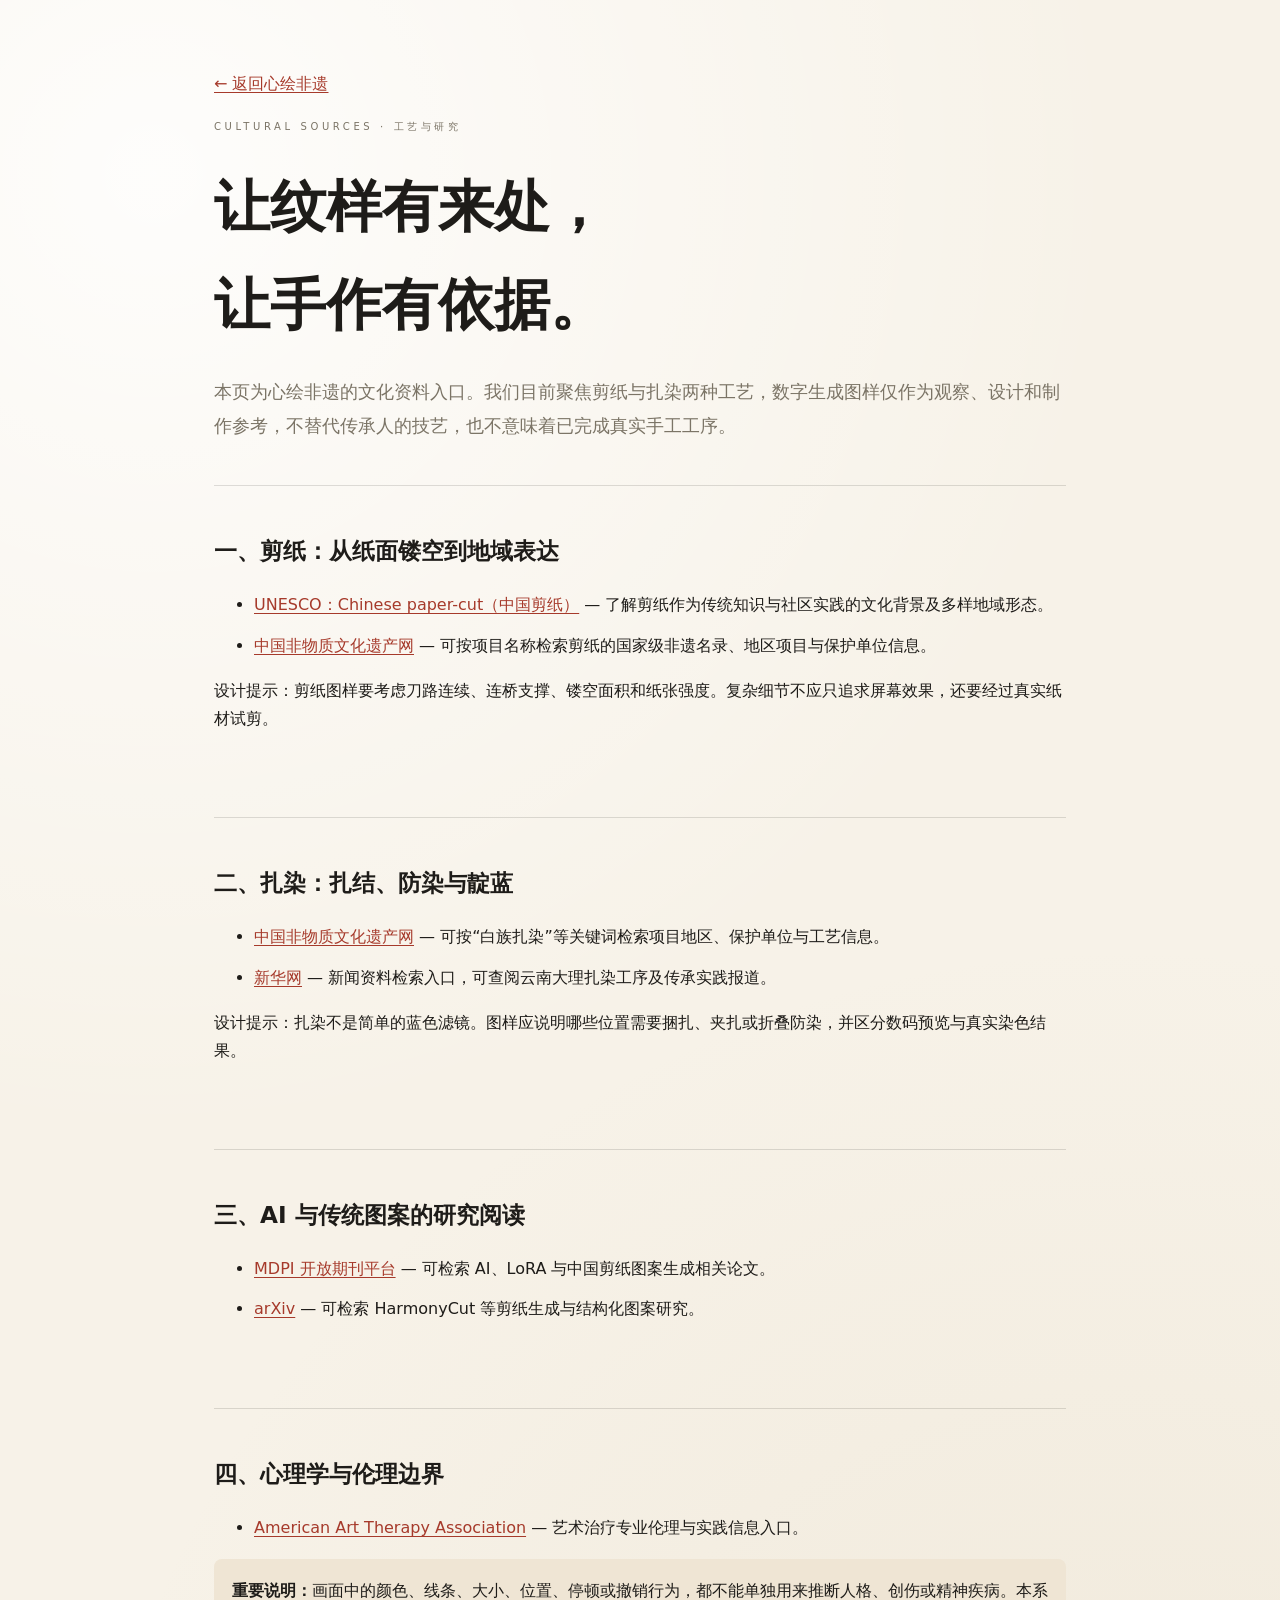
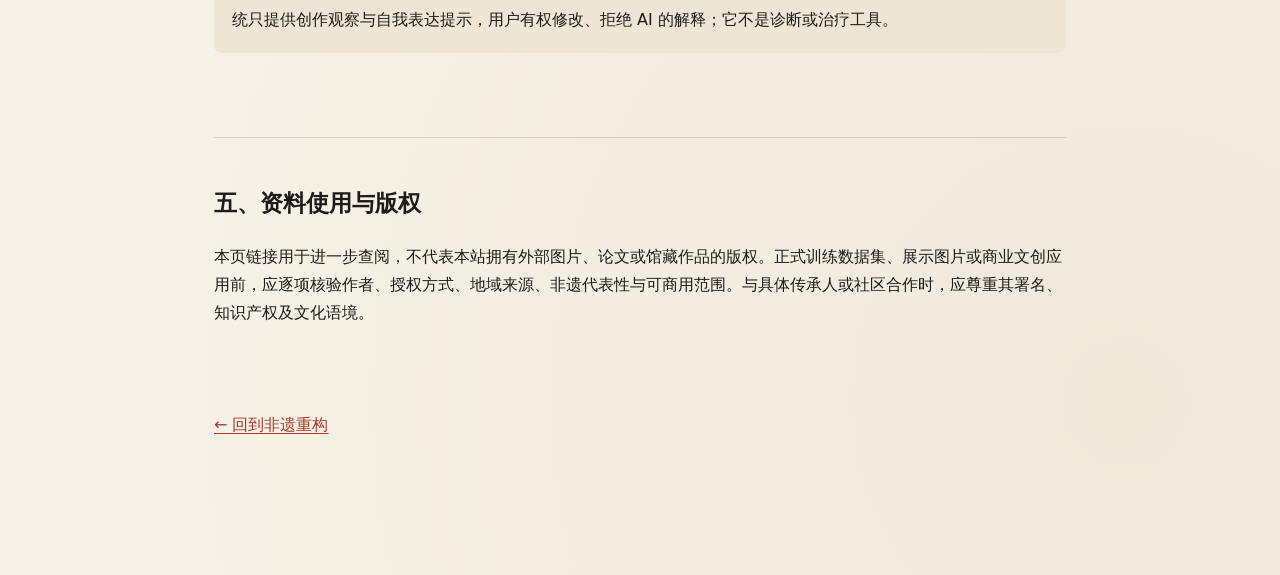
==== commit f2c10b5c: "Refine cultural source links and remove unrelated reference" ====
--- a/culture-library.html
+++ b/culture-library.html
@@ -4,21 +4,18 @@
 </style></head><body><main class="library"><a class="back" href="index.html">← 返回心绘非遗</a><p class="kicker">CULTURAL SOURCES · 工艺与研究</p><h1>让纹样有来处，<br>让手作有依据。</h1><p class="intro">本页为心绘非遗的文化资料入口。我们目前聚焦剪纸与扎染两种工艺，数字生成图样仅作为观察、设计和制作参考，不替代传承人的技艺，也不意味着已完成真实手工工序。</p>
 <section><h2>一、剪纸：从纸面镂空到地域表达</h2><ul>
 <li><a href="https://ich.unesco.org/en/RL/chinese-paper-cut-00219" target="_blank" rel="noopener">UNESCO：Chinese paper-cut（中国剪纸）</a> — 了解剪纸作为传统知识与社区实践的文化背景及多样地域形态。</li>
-<li><a href="https://www.tsinghua.edu.cn/" target="_blank" rel="noopener">清华大学相关剪纸收藏与研究入口</a> — 可进一步检索高校艺术博物馆与出版社的剪纸图录、馆藏资料。</li>
-<li><a href="https://www.georgiaarts.org/" target="_blank" rel="noopener">Georgia O’Keeffe Museum / 民俗艺术馆藏检索入口</a> — 用于拓展民间纸艺的馆藏研究；具体资料请以馆方目录为准。</li>
+<li><a href="https://www.ihchina.cn/" target="_blank" rel="noopener">中国非物质文化遗产网</a> — 可按项目名称检索剪纸的国家级非遗名录、地区项目与保护单位信息。</li>
 </ul><p>设计提示：剪纸图样要考虑刀路连续、连桥支撑、镂空面积和纸张强度。复杂细节不应只追求屏幕效果，还要经过真实纸材试剪。</p></section>
 <section><h2>二、扎染：扎结、防染与靛蓝</h2><ul>
-<li><a href="https://www.chinaculture.org/" target="_blank" rel="noopener">中国文化网</a> — 可检索白族扎染、云南大理传统染织工艺的文化介绍。</li>
-<li><a href="https://www.xinhuanet.com/" target="_blank" rel="noopener">新华网</a> — 可检索大理白族扎染的扎结、防染、浸染和晾晒等工序报道。</li>
-<li><a href="https://www.museumanthropology.org/" target="_blank" rel="noopener">Museum Anthropology Review</a> — 民族志与博物馆研究的开放学术入口。</li>
+<li><a href="https://www.ihchina.cn/" target="_blank" rel="noopener">中国非物质文化遗产网</a> — 可按“白族扎染”等关键词检索项目地区、保护单位与工艺信息。</li>
+<li><a href="https://www.xinhuanet.com/" target="_blank" rel="noopener">新华网</a> — 新闻资料检索入口，可查阅云南大理扎染工序及传承实践报道。</li>
 </ul><p>设计提示：扎染不是简单的蓝色滤镜。图样应说明哪些位置需要捆扎、夹扎或折叠防染，并区分数码预览与真实染色结果。</p></section>
 <section><h2>三、AI 与传统图案的研究阅读</h2><ul>
 <li><a href="https://www.mdpi.com/" target="_blank" rel="noopener">MDPI 开放期刊平台</a> — 可检索 AI、LoRA 与中国剪纸图案生成相关论文。</li>
 <li><a href="https://arxiv.org/" target="_blank" rel="noopener">arXiv</a> — 可检索 HarmonyCut 等剪纸生成与结构化图案研究。</li>
 </ul></section>
 <section><h2>四、心理学与伦理边界</h2><ul>
-<li><a href="https://www.feats.org/" target="_blank" rel="noopener">FEATS 相关资料入口</a> — 形式元素观察工具的资料应结合适用人群、训练要求与研究限制理解。</li>
-<li><a href="https://www.arttherapy.org/" target="_blank" rel="noopener">American Art Therapy Association</a> — 艺术治疗专业伦理与实践信息入口。</li>
+<li><a href="https://arttherapy.org/" target="_blank" rel="noopener">American Art Therapy Association</a> — 艺术治疗专业伦理与实践信息入口。</li>
 </ul><p class="note"><strong>重要说明：</strong>画面中的颜色、线条、大小、位置、停顿或撤销行为，都不能单独用来推断人格、创伤或精神疾病。本系统只提供创作观察与自我表达提示，用户有权修改、拒绝 AI 的解释；它不是诊断或治疗工具。</p></section>
 <section><h2>五、资料使用与版权</h2><p>本页链接用于进一步查阅，不代表本站拥有外部图片、论文或馆藏作品的版权。正式训练数据集、展示图片或商业文创应用前，应逐项核验作者、授权方式、地域来源、非遗代表性与可商用范围。与具体传承人或社区合作时，应尊重其署名、知识产权及文化语境。</p></section>
 <p><a class="back" href="index.html#step3">← 回到非遗重构</a></p></main></body></html>
--- a/assets/css/style.css
+++ b/assets/css/style.css
@@ -2331,3 +2331,12 @@
   .report-cover h2 { font-size: 38px; }
   a { text-decoration: none; }
 }
+
+
+/* 用户主导的非遗共创确认区 */
+.meaning-check{margin:22px 0;padding:20px;border:1px solid var(--line,rgba(30,28,25,.14));border-radius:10px;background:rgba(255,255,255,.38)}
+.meaning-check h4{margin:6px 0 14px;font-size:1.05rem}
+.meaning-check label{display:block;margin:12px 0 6px;font-size:.86rem;color:var(--ink-soft,#49453e)}
+.meaning-check textarea,.meaning-check select{display:block;width:100%;padding:11px 12px;border:1px solid var(--line-strong,rgba(30,28,25,.22));border-radius:6px;background:var(--paper-light,#fcf9f2);color:var(--ink,#1e1c19);font:inherit;line-height:1.6}
+.meaning-check textarea{resize:vertical;min-height:68px}
+.meaning-check .micro{margin:10px 0 0;line-height:1.7}
